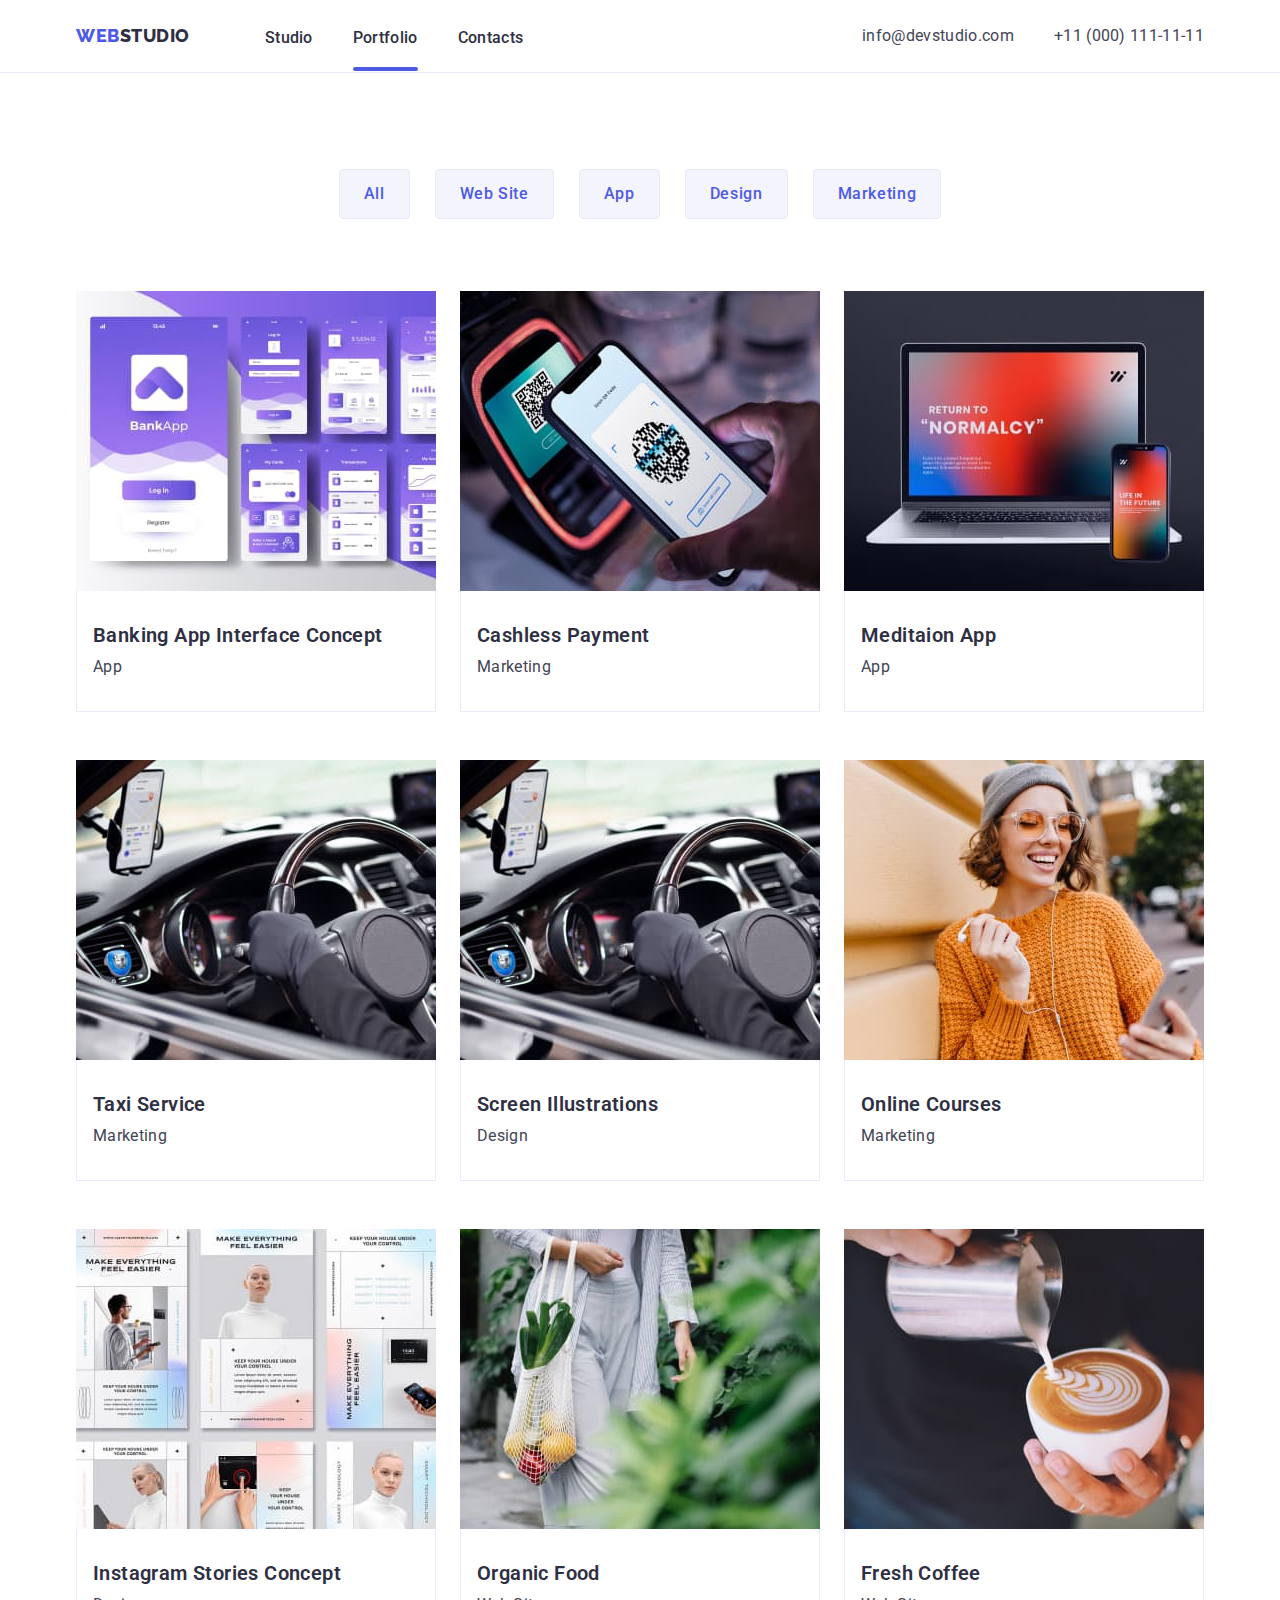
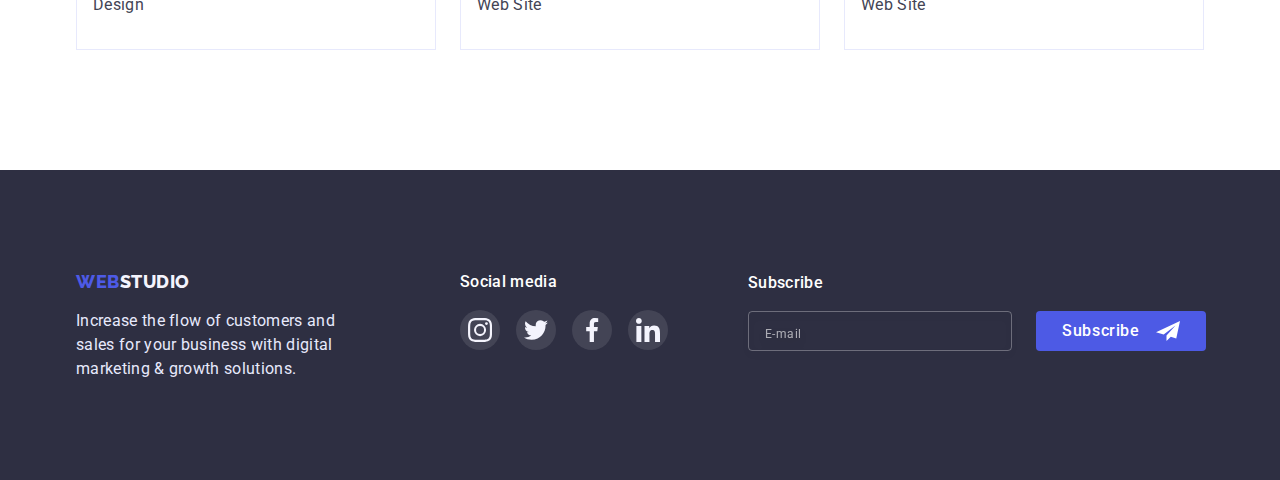
==== portfolio.html @ cefde5f7 "Add files via upload" ====
<!DOCTYPE html>
<html lang="en">
  <head>
    <meta charset="UTF-8" />
    <meta http-equiv="X-UA-Compatible" content="IE=edge" />
    <meta name="viewport" content="width=device-width, initial-scale=1.0" />
    <title>WEB STUDIO</title>
    <link rel="preconnect" href="https://fonts.googleapis.com" />
    <link rel="preconnect" href="https://fonts.gstatic.com" crossorigin />
    <link
      href="https://fonts.googleapis.com/css2?family=Open+Sans:wght@400;600;700&family=Raleway:wght@800&family=Roboto:wght@400;500;700;900&display=swap"
      rel="stylesheet"
    />
    <link
      rel="stylesheet"
      href="https://cdnjs.cloudflare.com/ajax/libs/modern-normalize/1.1.0/modern-normalize.min.css"
    />
    <link rel="stylesheet" href="./css/styles.css" />
  </head>

  <body class="site-body">
    <!-- шапка сторінки -->
    <header class="header">
      <div class="container">
        <nav class="header-navigation">
          <a class="header-logo link" href="/"
            >Web<span class="header-word word">Studio</span></a
          >
          <!-- навігація на інші сторінки -->

          <ul class="header-list list">
            <li class="header-item">
              <a class="header-link link" href="./index.html">Studio</a>
            </li>
            <li class="header-item">
              <a class="header-link link current" href="./portfolio.html"
                >Portfolio</a
              >
            </li>
            <li class="header-item">
              <a class="header-link link" href="">Contacts</a>
            </li>
          </ul>
        </nav>
        <!-- пошта,телефон -->
        <a class="header-mail link" href="mailto:info@devstudio.com"
          >info@devstudio.com</a
        >
        <a class="header-tel link" href="tel:+110001111111"
          >+11 (000) 111-11-11</a
        >
      </div>
    </header>
    <main>
      <section class="about">
        <!-- Фільтр -->
        <div class="container">
          <ul class="about-list list">
            <li class="about-item">
              <button class="about-btn" type="button">All</button>
            </li>
            <li class="about-item">
              <button class="about-btn" type="button">Web Site</button>
            </li>
            <li class="about-item">
              <button class="about-btn" type="button">App</button>
            </li>
            <li class="about-item">
              <button class="about-btn" type="button">Design</button>
            </li>
            <li class="about-item">
              <button class="about-btn" type="button">Marketing</button>
            </li>
          </ul>
        </div>
        <!-- Секція без заголовку -->
        <div class="container">
          <h1 class="page visually-hidden">Без заголовку</h1>
          <ul class="page-list list">
            <li class="page-item">
              <a class="page-link link" href="">
                <div class="page-link-img-wrapper">
                  <img
                    width="360"
                    src="./images/Card_Content1.jpg"
                    alt="pages of the phone screen"
                  />
                  <p class="overlay">
                    14 Stylish and User-Friendly App Design Concepts · Task
                    Manager App · Calorie Tracker App · Exotic Fruit Ecommerce
                    App · Cloud Storage App
                  </p>
                </div>
                <div class="post-content">
                  <h2 class="page-title">Banking App Interface Concept</h2>
                  <p class="page-after-text">App</p>
                </div>
              </a>
            </li>
            <li class="page-item">
              <a class="page-link link" href="">
                <div class="page-link-img-wrapper">
                  <img
                    width="360"
                    src="./images/Card_Content2.jpg"
                    alt="purple square"
                  />
                  <p class="overlay">
                    14 Stylish and User-Friendly App Design Concepts · Task
                    Manager App · Calorie Tracker App · Exotic Fruit Ecommerce
                    App · Cloud Storage App
                  </p>
                </div>

                <div class="post-content">
                  <h2 class="page-title">Cashless Payment</h2>
                  <p class="page-after-text">Marketing</p>
                </div>
              </a>
            </li>
            <li class="page-item">
              <a class="page-link link" href="">
                <div class="page-link-img-wrapper">
                  <img
                    width="360"
                    src="./images/Card_Content3.jpg"
                    alt="laptop phone"
                  />
                  <p class="overlay">
                    14 Stylish and User-Friendly App Design Concepts · Task
                    Manager App · Calorie Tracker App · Exotic Fruit Ecommerce
                    App · Cloud Storage App
                  </p>
                </div>

                <div class="post-content">
                  <h2 class="page-title">Meditaion App</h2>
                  <p class="page-after-text">App</p>
                </div>
              </a>
            </li>
            <li class="page-item">
              <a class="page-link link" href="">
                <div class="page-link-img-wrapper">
                  <img
                    width="360"
                    src="./images/Card_Content4.jpg"
                    alt="car rudder"
                  />
                  <p class="overlay">
                    14 Stylish and User-Friendly App Design Concepts · Task
                    Manager App · Calorie Tracker App · Exotic Fruit Ecommerce
                    App · Cloud Storage App
                  </p>
                </div>

                <div class="post-content">
                  <h2 class="page-title">Taxi Service</h2>
                  <p class="page-after-text">Marketing</p>
                </div>
              </a>
            </li>
            <li class="page-item">
              <a class="page-link link" href="">
                <div class="page-link-img-wrapper">
                  <img
                    width="360"
                    src="./images/Card_Content4.jpg"
                    alt="car rudder"
                  />
                  <p class="overlay">
                    14 Stylish and User-Friendly App Design Concepts · Task
                    Manager App · Calorie Tracker App · Exotic Fruit Ecommerce
                    App · Cloud Storage App
                  </p>
                </div>

                <div class="post-content">
                  <h2 class="page-title">Screen Illustrations</h2>
                  <p class="page-after-text">Design</p>
                </div>
              </a>
            </li>
            <li class="page-item">
              <a class="page-link link" href="">
                <div class="page-link-img-wrapper">
                  <img
                    width="360"
                    src="./images/Card_Content6.jpg"
                    alt="girl in an orange sweater"
                  />
                  <p class="overlay">
                    14 Stylish and User-Friendly App Design Concepts · Task
                    Manager App · Calorie Tracker App · Exotic Fruit Ecommerce
                    App · Cloud Storage App
                  </p>
                </div>

                <div class="post-content">
                  <h2 class="page-title">Online Courses</h2>
                  <p class="page-after-text">Marketing</p>
                </div>
              </a>
            </li>
            <li class="page-item">
              <a class="page-link link" href="">
                <div class="page-link-img-wrapper">
                  <img
                    width="360"
                    src="./images/Card_Content7.jpg"
                    alt="purple square"
                  />
                  <p class="overlay">
                    14 Stylish and User-Friendly App Design Concepts · Task
                    Manager App · Calorie Tracker App · Exotic Fruit Ecommerce
                    App · Cloud Storage App
                  </p>
                </div>

                <div class="post-content">
                  <h2 class="page-title">Instagram Stories Concept</h2>
                  <p class="page-after-text">Design</p>
                </div>
              </a>
            </li>
            <li class="page-item">
              <a class="page-link link" href="">
                <div class="page-link-img-wrapper">
                  <img
                    width="360"
                    src="./images/Card_Content8.jpg"
                    alt="blonde"
                  />
                  <p class="overlay">
                    14 Stylish and User-Friendly App Design Concepts · Task
                    Manager App · Calorie Tracker App · Exotic Fruit Ecommerce
                    App · Cloud Storage App
                  </p>
                </div>

                <div class="post-content">
                  <h2 class="page-title">Organic Food</h2>
                  <p class="page-after-text">Web Site</p>
                </div>
              </a>
            </li>
            <li class="page-item">
              <a class="page-link link" href="">
                <div class="page-link-img-wrapper">
                  <img
                    width="360"
                    src="./images/Card_Content9.jpg"
                    alt="woman with a bag"
                  />
                  <p class="overlay">
                    14 Stylish and User-Friendly App Design Concepts · Task
                    Manager App · Calorie Tracker App · Exotic Fruit Ecommerce
                    App · Cloud Storage App
                  </p>
                </div>

                <div class="post-content">
                  <h2 class="page-title">Fresh Coffee</h2>
                  <p class="page-after-text">Web Site</p>
                </div>
              </a>
            </li>
          </ul>
        </div>
      </section>
    </main>
    <footer class="footer">
      <div class="container">
        <div class="footer-content">
          <a class="footer-logo link" href=""
            >WEB<span class="footer-word">STUDIO</span></a
          >
          <p class="footer-text">
            Increase the flow of customers and sales for your business with
            digital marketing & growth solutions.
          </p>
        </div>
        <div class="soc-media-footer">
          <h3 class="soc-media-title">Social media</h3>
          <ul class="soc-media-list list">
            <li class="soc-media-item">
              <a href="" class="soc-media-link"
                ><svg class="soc-media-icon" width="24" height="24">
                  <use href="./images/icons.svg#icon-instagram-2"></use>
                </svg>
              </a>
            </li>
            <li class="soc-media-item">
              <a href="" class="soc-media-link"
                ><svg class="soc-media-icon" width="24" height="24">
                  <use href="./images/icons.svg#icon-twitter-1"></use>
                </svg>
              </a>
            </li>
            <li class="soc-media-item">
              <a href="" class="soc-media-link"
                ><svg class="soc-media-icon" width="24" height="24">
                  <use href="./images/icons.svg#icon-facebook-1"></use>
                </svg>
              </a>
            </li>
            <li class="soc-media-item">
              <a href="" class="soc-media-link"
                ><svg class="soc-media-icon" width="24" height="24">
                  <use href="./images/icons.svg#icon-linkedin-1"></use>
                </svg>
              </a>
            </li>
          </ul>
        </div>
        <form action="#" class="footer-form">
          <div class="footer-form-wrapper">
            <label for="footer_user_email" class="footer-form-field">
              <span class="futer-form-text">Subscribe</span>
            </label>
            <div class="footer-input-wrapper">
              <input
                class="footer-form-input"
                type="email"
                id="footer_user_email"
                name="user_email"
                pattern="^[a-zA-Zа-яА-Я]+$"
                minlength="2"
                placeholder="E-mail"
              />
              <button type="submit" class="footer-form-submit">
                Subscribe
                <svg class="footer-icon-button" width="24" height="24">
                  <use href="./images/icons.svg#icon-telegramm"></use>
                </svg>
              </button>
            </div>
          </div>
        </form>
      </div>
    </footer>
  </body>
</html>
---- css/styles.css ----
:root {
  --first-title-color: #ffffff;
  --second-title-color: #2e2f42;
  --accent-title-color: #4d5ae5;
  --rest-text-color: #434455;
  --first-btn-color: #ffffff;
  --second-btn-color: #4d5ae5;
  --first-bg-color: #ffffff;
  --second-bg-color: #f4f4fd;
  --first-bg-btn-color: #4d5ae5;
  --second-bg-btn-color: #404bbf;
  --first-hover-color: #4d5ae5;
  --second-hover-color: #404bbf;
  --mail-tel-color: #434455;
  --transition-dur-and-cubic: 250ms cubic-bezier(0.4, 0, 0.2, 1);
}
p,
h1,
h2,
h3,
h4 {
  margin: 0;
}
ul,
ol {
  margin: 0;
  padding-left: 0;
}
img {
  display: block;
}

body {
  font-family: "Roboto", sans-serif;
  color: var(-second-title-color);
  background-color: var(--first-bg-color);
  font-size: 20px;
  font-weight: 500;
}
.list {
  list-style: none;
}
.link {
  text-decoration: none;
}
/* .current {} */
.visually-hidden {
  position: absolute;
  width: 1px;
  height: 1px;
  margin: -1px;
  border: 0;
  padding: 0;
  white-space: nowrap;
  clip-path: inset(100%);
  clip: rect(0 0 0 0);
  overflow: hidden;
}
.container {
  width: 1158px;
  margin-left: auto;
  margin-right: auto;
  padding-left: 15px;
  padding-right: 15px;
  /* outline: 1px solid red; */
}

.site-body {
}
.header {
  background-color: var(--first-bg-color);
  padding-top: 24px;
  padding-bottom: 24px;
  border-bottom: 1px solid #e7e9fc;
}
.header-logo {
  font-family: "Raleway";
  font-weight: 800;
  font-size: 18px;
  line-height: 1.33;
  letter-spacing: 0.03em;
  text-transform: uppercase;
  color: var(--accent-title-color);
  margin-right: 75px;
}
.header-word {
  color: var(--second-title-color);
}
.header > .container {
  display: flex;
  align-items: center;
}

.header-navigation {
  display: flex;
  align-items: center;
  margin-right: auto;
}
.header-list {
  display: flex;
  gap: 40px;
}
.header-item {
}
.header-link {
  position: relative;
  font-weight: 500;
  font-size: 16px;
  line-height: 1.5px;
  letter-spacing: 0.02em;
  color: var(--second-title-color);
  transition: color 250ms cubic-bezier(0.4, 0, 0.2, 1);
}
.header-link.current::after {
  content: "";
  position: absolute;
  left: 0;
  height: 4px;
  width: 100%;
  bottom: -131%;
  display: flex;
  background-color: var(--accent-title-color);
  border-radius: 2px;
}
.header-link:hover,
.header-link:focus {
  color: var(--second-hover-color);
}

.header-mail:visited .header-tel:visited {
  color: fuchsia;
}

.header-mail {
  font-weight: 400;
  font-size: 16px;
  line-height: 1.5;
  letter-spacing: 0.02em;
  color: var(--mail-tel-color);
  margin-right: 40px;
  transition: color 250ms cubic-bezier(0.4, 0, 0.2, 1);
}
.header-tel {
  font-weight: 400;
  font-size: 16px;
  line-height: 24px;
  letter-spacing: 0.02em;
  color: var(--mail-tel-color);
  transition: color 250ms cubic-bezier(0.4, 0, 0.2, 1);
}

.header-mail:hover,
.header-mail:focus,
.header-tel:hover,
.header-tel:focus {
  color: var(--second-hover-color);
}

/*------------ HERO ------------- */

.hero {
  background-image: linear-gradient(
      rgba(46, 47, 66, 0.7),
      rgba(46, 47, 66, 0.7)
    ),
    url(../images/hero_bg.jpg);

  background-repeat: no-repeat;
  background-position: center;
  background-size: 1440px;
  padding-top: 190px;
  padding-bottom: 185px;
}
.hero > .container {
  display: flex;
  flex-direction: column;
  align-items: center;
  text-align: center;
}
.hero-title {
  font-family: "Roboto", sans-serif;
  font-size: 56px;
  line-height: calc(60 / 56);
  letter-spacing: 0.02em;
  color: var(--first-title-color);

  margin-bottom: 45px;
  max-width: 496px;
}
.hero-btn {
  font-family: inherit;
  font-weight: 600;
  font-size: 16px;
  line-height: 1.18;
  letter-spacing: 0.04em;
  color: var(--first-btn-color);
  background-color: var(--first-bg-btn-color);
  cursor: pointer;

  min-width: 169px;
  height: 59px;
  border-radius: 4px;
  border-color: transparent;
  display: line-block;
  transition: background-color 250ms cubic-bezier(0.4, 0, 0.2, 1);
}
.hero-btn:hover,
.hero-btn:focus {
  color: var(--first-btn-color);
  background-color: var(--second-bg-btn-color);
  box-shadow: 0px 4px 4px rgba(0, 0, 0, 0.15);
  border-radius: 4px;
}

.strategy {
  padding-top: 123px;
  padding-bottom: 120px;
}
.strategy > .container {
  display: flex;
}
.strategy-title {
}
.strategy-list {
  display: flex;
  gap: 25px;
}
.features-icon {
  display: flex;
  justify-content: center;
  align-items: center;
  width: 264px;
  height: 112px;
  background: #f4f4fd;
  border-radius: 4px;
  margin-bottom: 8px;
}
.strategy-item {
}
.strategy-icon {
}
.strategy-subtitle {
  font-weight: 500;
  font-size: 20px;
  line-height: 1.2;
  letter-spacing: 0.02em;
  color: var(--second-title-color);
  margin-bottom: 8px;
}
.strategy-text {
  font-weight: 400;
  font-size: 16px;
  line-height: 1.5;
  letter-spacing: 0.02em;
  color: var(--rest-text-color);
  width: 264px;
}
.works {
  padding-bottom: 120px;
}
.works > .container {
  display: flex;
  flex-direction: column;
  align-items: center;
}

.works-title {
  font-weight: 700;
  font-size: 36px;
  line-height: 1.11;
  letter-spacing: 0.02em;
  text-transform: capitalize;
  margin-bottom: 72px;
  min-width: 325px;
}
.works-list {
  display: flex;
  gap: 25px;
}

.team {
  background-color: var(--second-bg-color);
  padding-bottom: 120px;
  padding-top: 120px;
}
.team > .container {
  display: flex;
  flex-direction: column;
  align-items: center;
}
.team-title {
  font-weight: 700;
  font-size: 36px;
  line-height: 1.11;
  letter-spacing: 0.02em;
  text-transform: capitalize;
  margin-bottom: 72px;
}
.team-list {
  display: flex;
  gap: 25px;
}
.team-item {
  display: flex;
  flex-direction: column;
  align-items: center;
  background-color: var(--first-btn-color);
  box-shadow: 0px 1px 6px rgba(46, 47, 66, 0.08),
    0px 1px 1px rgba(46, 47, 66, 0.16), 0px 2px 1px rgba(46, 47, 66, 0.08);
  border-radius: 0px 0px 4px 4px;
}
.team-content {
  padding-top: 32px;
  padding-bottom: 32px;
  text-align: center;
}
.team-name {
  font-weight: 500;
  font-size: 20px;
  line-height: 1.2;
  letter-spacing: 0.02em;
  margin-bottom: 8px;
}
.team-position {
  font-weight: 400;
  font-size: 16px;
  line-height: 1.5;
  letter-spacing: 0.02em;
  color: var(--rest-text-color);
  margin-bottom: 8px;
}

.team-soc-list {
  display: flex;
  justify-content: center;
  gap: 24px;
}

.team-soc-item {
  width: 40px;
  height: 40px;
}
.team-soc-link {
  width: 100%;
  height: 100%;
  background-color: var(--first-bg-btn-color);
  border-radius: 50%;
  display: flex;
  align-items: center;
  justify-content: center;
  transition: background-color 250ms cubic-bezier(0.4, 0, 0.2, 1);
}
.team-soc-icon {
}
.team-soc-link:hover,
.team-soc-link:focus {
  background-color: var(--second-bg-btn-color);
}

.Customers {
  padding-top: 120px;
  padding-bottom: 120px;
}
.Customers > .container {
  display: flex;
  flex-direction: column;
  align-items: center;
  text-align: center;
}
.customers-title {
  font-weight: 700;
  font-size: 36px;
  line-height: calc(40 / 36);
  text-align: center;
  letter-spacing: 0.02em;
  text-transform: capitalize;
  color: #2e2f42;
  padding-bottom: 72px;
}
.customers-list {
  display: flex;
  gap: 24px;
}
.customers-item {
  width: 168px;
  height: 88px;
  display: flex;
  align-items: center;
  justify-content: center;
}

.customers-link {
  width: 100%;
  height: 100%;
  border: 1px solid #8e8f99;
  border-radius: 4px;
  align-items: center;
  justify-content: center;
  display: flex;
  transition: border-color 250ms cubic-bezier(0.4, 0, 0.2, 1);
}
.customers-link:hover,
.customers-link:focus {
  border-color: #404bbf;
}
.customers-link:hover .customers-icon,
.customers-link:focus .customers-icon {
  fill: #404bbf;
}

.customers-icon {
  fill: #8e8f99;
  transition: fill 250ms cubic-bezier(0.4, 0, 0.2, 1);
}

.footer {
  background-color: #2e2f42;
  padding-top: 100px;
  padding-bottom: 100px;
}
.footer > .container {
  display: flex;
}

.footer-content {
  width: 264px;
  height: 110px;
  margin-right: 120px;
}
.footer-logo {
  color: var(--accent-title-color);
  font-family: "Raleway";
  font-weight: 800;
  font-size: 18px;
  line-height: calc(21 / 18);
  letter-spacing: 0.03em;
  text-transform: uppercase;
  color: var(--accent-title-color);
}

.footer-word {
  font-family: "Raleway";
  font-weight: 800;
  font-size: 18px;
  line-height: 1.16;
  letter-spacing: 0.03em;
  text-transform: uppercase;
  color: #f4f4fd;
}
.footer-text {
  font-weight: 400;
  font-size: 16px;
  line-height: 1.5;
  letter-spacing: 0.02em;
  color: #e7e9fc;
  width: 264px;
  margin-top: 16px;
}

.soc-media-footer {
  display: flex;
  flex-direction: column;
}
.soc-media-title {
  font-weight: 500;
  font-size: 16px;
  line-height: 1.5;
  letter-spacing: 0.02em;
  color: #ffffff;
  margin-bottom: 16px;
}
.soc-media-list {
  display: flex;
  justify-content: center;
  gap: 16px;
}

.soc-media-item {
  height: 40px;
  width: 40px;
}

.soc-media-link {
  height: 100%;
  width: 100%;
  background: rgba(255, 255, 255, 0.1);
  border-radius: 50%;
  display: flex;
  align-items: center;
  justify-content: center;
  transition: background-color 250ms cubic-bezier(0.4, 0, 0.2, 1);
}
.soc-media-link:hover,
.soc-media-link:focus {
  background: #31d0aa;
}
.soc-media-icon {
}
.footer-form-wrapper {
  margin-left: 80px;
 
}
.footer-form-field {
  display: block;
margin-bottom: 16px;

}
.futer-form-text {
  font-weight: 500;
  font-size: 16px;
  line-height: 1.5;
  letter-spacing: 0.02em;
  color: #ffffff;
  
  
}
.footer-input-wrapper{
  display: flex;
  gap: 24px;
}
.footer-form-input {
  width: 264px;
  height: 40px;
  border: 1px solid rgba(255, 255, 255, 0.3);
  filter: drop-shadow(0px 4px 4px rgba(0, 0, 0, 0.15));
  border-radius: 4px;
  background-color: transparent;
  padding: 8px 16px;
  transition: border-color var(--transition-dur-and-cubic)
  
  }
.footer-form-input::placeholder {
font-family: 'Roboto';
font-weight: 400;
font-size: 12px;
line-height: 2;
display: flex;
margin-left: 16px;
align-items: center;
letter-spacing: 0.04em;
color: rgba(255, 255, 255, 0.6);

}
.footer-form-input:focus{
    outline: none;
  border-color: var(--accent-title-color);
font-weight: 400;
font-size: 16px;
line-height: 1.5;
letter-spacing: 0.02em;
color: #E7E9FC;
}
.footer-form-submit {
  min-width: 165px;
  height: 40px;
  background: #4d5ae5;
  border-radius: 4px;
  font-weight: 500;
  font-size: 16px;
  line-height: 1.5;
  display: flex;
  align-items: center;
  text-align: center;
  letter-spacing: 0.04em;
  color: #ffffff;
  border-color: transparent;
  padding: 8px 24px;
  cursor: pointer;
  transition: color 250ms cubic-bezier(0.4, 0, 0.2, 1);
  transition: background-color 250ms cubic-bezier(0.4, 0, 0.2, 1);
}
.footer-icon-button {
  fill: #ffffff;
  margin-left: 16px;
  /* position: absolute;
  display: block;
  top: 50%;
  right: 24px;
  transform: translate(0, -50%); */
}
.footer-form-submit:hover,
.footer-form-submit:focus {
  color: var(--first-btn-color);
  background-color: var(--second-bg-btn-color);
  box-shadow: 0px 4px 4px rgba(0, 0, 0, 0.15);
  border-radius: 4px;
}

/* -------portfolio---------- */

.about {
  align-items: center;
  padding-top: 96px;
  padding-bottom: 120px;
}
.about > .container {
  display: flex;
  justify-content: center;
}
.about-list {
  display: flex;
  display: line-block;
  gap: 25px;
  align-items: center;
  margin-bottom: 72px;
}
.about-item {
}
.about-btn {
  font-family: inherit;
  font-style: normal;
  font-weight: 500;
  font-size: 16px;
  line-height: 1.5;
  display: flex;
  text-align: center;
  letter-spacing: 0.04em;
  color: var(--second-btn-color);
  background: var(--second-bg-btn-color);
  cursor: pointer;
  border-color: transparent;
  padding: 12px 24px;
  background: #f4f4fd;
  border: 1px solid #e7e9fc;
  border-radius: 4px;
  transition: color 250ms cubic-bezier(0.4, 0, 0.2, 1);
  transition: background-color 250ms cubic-bezier(0.4, 0, 0.2, 1);
}

.about-btn:hover,
.about-btn:focus {
  color: var(--first-btn-color);
  background-color: var(--first-bg-btn-color);
  box-shadow: 0px 3px 1px rgba(0, 0, 0, 0.1), 0px 2px 1px rgba(0, 0, 0, 0.08),
    0px 2px 2px rgba(0, 0, 0, 0.12);
  border-radius: 4px;
}

.page > .container {
}
.page-list {
  display: flex;
  flex-wrap: wrap;
  column-gap: 24px;
  row-gap: 48px;
}

.page-item {
  background: var(--first-btn-color);
  width: calc((100% - 48px) / 3);
}
.page-item:hover {
  box-shadow: 0px 1px 6px rgba(46, 47, 66, 0.08),
    0px 1px 1px rgba(46, 47, 66, 0.16), 0px 2px 1px rgba(46, 47, 66, 0.08);
}
.page-link:hover .overlay,
.page-link:focus .overlay {
  transform: translate(0, 0);
}
.page-link {
}
.page-link:hover {
}
.page-link-img-wrapper {
  position: relative;
  overflow: hidden;
}
.overlay {
  position: absolute;
  width: 100%;
  height: 100%;
  top: 0;
  left: 0;
  overflow: auto;
  background-color: rgb(77, 90, 229);
  font-weight: 400;
  font-size: 16px;
  line-height: 1.5;
  letter-spacing: 0.02em;
  color: #f4f4fd;
  padding: 40px 32px 164px;
  transform: translate(0, 100%);
  transition: transform 250ms cubic-bezier(0.4, 0, 0.2, 1);
}

.page-title {
  font-weight: 600;
  font-size: 20px;
  line-height: 1.2;
  letter-spacing: 0.02em;
  color: var(--second-title-color);
  margin-bottom: 8px;
}
.page-after-text {
  font-weight: 400;
  font-size: 16px;
  line-height: 1.5;
  letter-spacing: 0.02em;
  color: var(--rest-text-color);
}
.post-content {
  padding: 32px 16px;
  border-bottom: 1px solid #e7e9fc;
  border-left: 1px solid #e7e9fc;
  border-right: 1px solid #e7e9fc;
}

/* ---------------MODAL WINDOW-------------- */
.backdrop {
  position: fixed;
  z-index: 100;
  top: 0;
  left: 0;
  width: 100%;
  height: 100%;
  background: rgba(46, 47, 66, 0.4);
  display: flex;
  justify-content: center;
  align-items: center;
  transition: opacity 250ms cubic-bezier(0.4, 0, 0.2, 1),
    visibility 250ms cubic-bezier(0.4, 0, 0.2, 1);
}
.backdrop.is-hidden {
  opacity: 0;
  visibility: hidden;
  pointer-events: none;
}
.modal {
  position: absolute;
  top: 50%;
  left: 50%;
  width: 408px;
  height: 584px;
  background: #fcfcfc;
  box-shadow: 0px 1px 1px rgba(0, 0, 0, 0.14), 0px 1px 3px rgba(0, 0, 0, 0.12),
    0px 2px 1px rgba(0, 0, 0, 0.2);
  border-radius: 4px;
  transform: translate(-50%, -50%) scaley(1) rotate(0);
  transition: transform 550ms cubic-bezier(0.4, 0, 0.2, 1);
  padding: 72px 24px 24px 24px;
}
.backdrop.is-hidden .modal {
  transform: translate(-50%, -50%) scaley(0) rotate(90deg);
}
.modal_close_btn {
  position: absolute;
  padding: 0;
  top: 24px;
  right: 24px;
  display: flex;
  justify-content: center;
  align-items: center;
  background: #e7e9fc;
  border: 1px solid rgba(0, 0, 0, 0.1);
  border-radius: 50%;
  width: 24px;
  height: 24px;
  transition: background-color 250ms cubic-bezier(0.4, 0, 0.2, 1);
}
.modal-btn-icon {
  transition: fill 250ms cubic-bezier(0.4, 0, 0.2, 1);
}
.modal_close_btn:hover,
.modal_close_btn:focus {
  background: var(--second-bg-btn-color);
}
.modal_close_btn:hover .modal-btn-icon,
.modal_close_btn:focus .modal-btn-icon {
  fill: var(--first-btn-color);
}
/*________________ modal form_____________ */
.modal-text {
  font-weight: 500;
  font-size: 16px;
  line-height: 1.5;
  text-align: center;
  letter-spacing: 0.02em;
  color: #2e2f42;
  margin-bottom: 16px;
}
.modal-form {
  display: flex;
  flex-direction: column;
}
.modal-form-name-wrapper {
  margin-bottom: 8px;
}
.modal-form-field {
  margin-bottom: 16px;
}
.modal-form-text {
  display: block;
  font-weight: 400;
  font-size: 12px;
  line-height: 1.33;
  letter-spacing: 0.04em;
  color: #8e8f99;
  margin-bottom: 4px;
}
.modal-form-input-wrapper {
  display: block;
  position: relative;
}
.modal-icon-input {
  position: absolute;
  display: block;
  top: 50%;
  left: 16px;
  transform: translate(0, -50%);
  transition: fill var(--transition-dur-and-cubic);
}
.modal-form-input {
  width: 100%;
  height: 40px;
  border: 1px solid rgba(33, 33, 33, 0.2);
  border-radius: 4px;
  padding-left: 38px;
  transition: border-color var(--transition-dur-and-cubic);
}
.modal-form-input:focus {
  outline: none;
  border-color: var(--accent-title-color);
}
.modal-form-input:focus + .modal-icon-input {
  fill: var(--accent-title-color);
}
.modal-form-message {
  resize: none;
  width: 100%;
  height: 120px;
  padding: 8px 16px;
  border: 1px solid rgba(33, 33, 33, 0.2);
  border-radius: 4px;
  font-family: "Roboto";
  font-style: normal;
  font-weight: 400;
  font-size: 12px;
  line-height: 1.33;
  letter-spacing: 0.04em;
  transition: border-color var(--transition-dur-and-cubic);
}
.modal-form-message::placeholder {
  font-family: "Roboto";
  font-style: normal;
  font-weight: 400;
  font-size: 12px;
  line-height: 1.33;
  letter-spacing: 0.04em;
  color: rgba(117, 117, 117, 0.5);
}
.modal-form-message:focus {
  outline: none;
  border-color: var(--accent-title-color);
}

.modal-form-check-desc {
  font-weight: 400;
  font-size: 12px;
  line-height: 1.33;
  letter-spacing: 0.04em;
  color: #757575;
  display: flex;
  text-align: center;
  justify-content: center;
  margin-bottom: 24px;
}
.policy {
  font-weight: 400;
  font-size: 12px;
  line-height: 1.33;
  letter-spacing: 0.04em;
  text-decoration-line: underline;
  color: #4d5ae5;
}

.modal-form-check-desc::before {
  content: "";
  width: 16px;
  height: 16px;
  border: 1.25px solid #2e2f42;
  border-radius: 2px;
  display: block;
  cursor: pointer;
  margin-right: 8px;
}
.modal-form-check:checked + .modal-form-check-desc::before {
  background-color: var(--second-hover-color);
  background-image: url(../images/icomoon/SVG/Vector_V.svg);
  background-repeat: no-repeat;
  background-position: center;
}
.modal-form-check:focus + .modal-form-check-desc::before {
  outline: 2px solid var(--accent-title-color);
}
.modal-form-submit {
  width: 169px;
  height: 56px;
  display: line-block;
  font-family: "Roboto";
  font-style: normal;
  font-weight: 500;
  font-size: 16px;
  line-height: 1.5;
  align-self: center;
  letter-spacing: 0.04em;
  color: #ffffff;
  cursor: pointer;
  border-color: transparent;
  padding: 16px 32px;
  background: var(--first-bg-btn-color);
  box-shadow: 0px 4px 4px rgba(0, 0, 0, 0.15);
  border-radius: 4px;
  transition: color 250ms cubic-bezier(0.4, 0, 0.2, 1);
  transition: background-color 250ms cubic-bezier(0.4, 0, 0.2, 1);
}
.modal-form-submit:hover,
.modal-form-submit:focus {
  color: var(--first-btn-color);
  background-color: var(--second-bg-btn-color);
  box-shadow: 0px 4px 4px rgba(0, 0, 0, 0.15);
  border-radius: 4px;
}
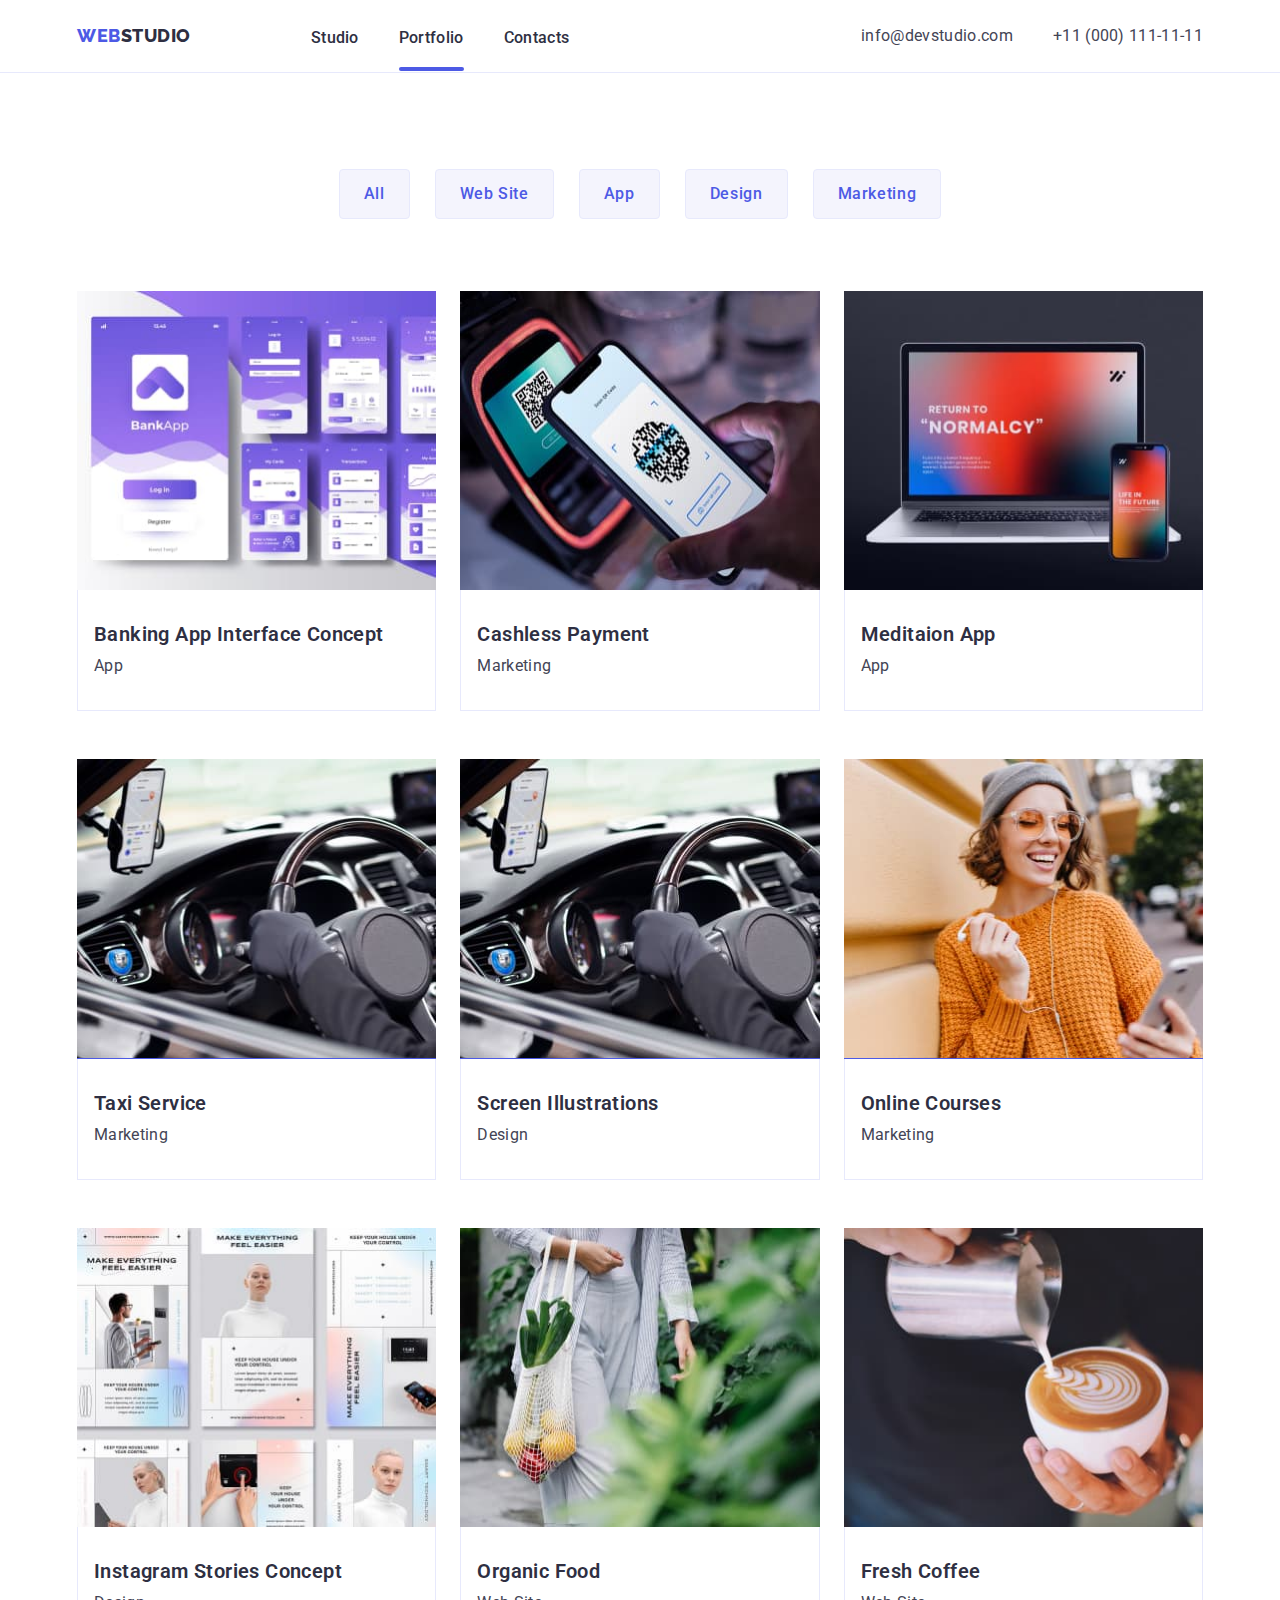
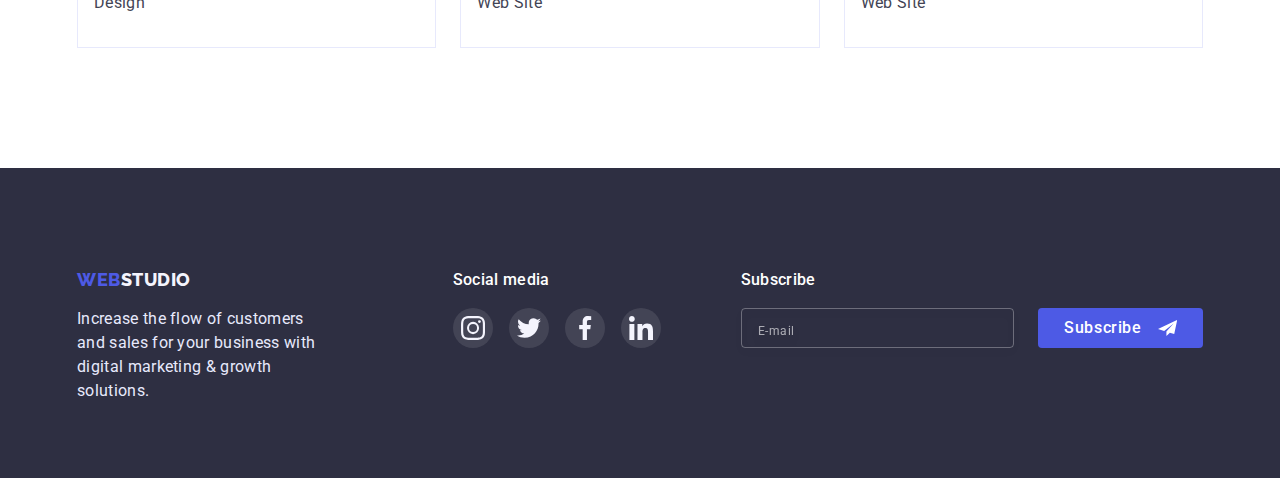
==== commit 3d457de1: "Update portfolio.html" ====
--- a/portfolio.html
+++ b/portfolio.html
@@ -16,6 +16,9 @@
       href="https://cdnjs.cloudflare.com/ajax/libs/modern-normalize/1.1.0/modern-normalize.min.css"
     />
     <link rel="stylesheet" href="./css/styles.css" />
+    <link rel="stylesheet" href="./css/mobile.css" />
+    <link rel="stylesheet" href="./css/tablet.css" />
+    <link rel="stylesheet" href="./css/decktop.css" />
   </head>
 
   <body class="site-body">
--- a/css/styles.css
+++ b/css/styles.css
@@ -28,6 +28,9 @@
 }
 img {
   display: block;
+  width: 100%;
+  max-width: 100%;
+  height: auto;
 }
 
 body {
@@ -56,21 +59,42 @@
   clip: rect(0 0 0 0);
   overflow: hidden;
 }
+
+/*------------ mobile------------ */
 .container {
-  width: 1158px;
-  margin-left: auto;
-  margin-right: auto;
-  padding-left: 15px;
-  padding-right: 15px;
-  /* outline: 1px solid red; */
-}
-
-.site-body {
+  padding-left: 16px;
+  padding-right: 16px;
+  /* background-color: tomato;  */
+}
+
+.mobile-menu-open {
+  padding: 0;
+  background-color: transparent;
+  border: none;
+  height: 24px;
+}
+.mobile-menu-open_icon {
+  stroke: #2e2f42;
+}
+@media screen and (max-width: 767px) {
+  .header-list {
+    display: none;
+  }
+  .header-mail,
+  .header-tel {
+    display: none;
+  }
+}
+
+.header-container {
+  display: flex;
+  align-items: center;
+  justify-content: space-between;
 }
 .header {
   background-color: var(--first-bg-color);
-  padding-top: 24px;
-  padding-bottom: 24px;
+  /* padding-top: 24px;
+  padding-bottom: 24px; */
   border-bottom: 1px solid #e7e9fc;
 }
 .header-logo {
@@ -81,6 +105,149 @@
   letter-spacing: 0.03em;
   text-transform: uppercase;
   color: var(--accent-title-color);
+}
+.header-word {
+  color: var(--second-title-color);
+}
+.mobile-menu {
+  position: fixed;
+  width: 100%;
+  height: 100%;
+  z-index: 100;
+  top: 0;
+  left: 0;
+  background-color: #ffffff;
+  box-shadow: 0px 2px 1px rgba(46, 47, 66, 0.08),
+    0px 1px 1px rgba(46, 47, 66, 0.16), 0px 1px 6px rgba(46, 47, 66, 0.08);
+  opacity: 0;
+  visibility: hidden;
+  pointer-events: none;
+}
+.mobile-menu.is-hidden {
+  opacity: 1;
+  visibility: visible;
+  pointer-events: auto;
+  transition: background-color 250ms cubic-bezier(0.4, 0, 0.2, 1);
+}
+.mobail-menu-container {
+  position: relative;
+  padding-top: 80px;
+  padding-bottom: 40px;
+  padding-left: 40px;
+}
+.mobile-menu > .container {
+  height: 100%;
+  display: flex;
+  flex-direction: column;
+  justify-content: space-between;
+  overflow: auto;
+}
+.mobile-menu_close-btn {
+  position: absolute;
+  padding: 0;
+  top: 40px;
+  right: 40px;
+  display: flex;
+  justify-content: center;
+  align-items: center;
+  background: #e7e9fc;
+  border: 1px solid rgba(0, 0, 0, 0.1);
+  border-radius: 50%;
+  width: 24px;
+  height: 24px;
+  transition: background-color 250ms cubic-bezier(0.4, 0, 0.2, 1);
+}
+.mobile-menu_close-icon {
+}
+.mobile-menu-list {
+  /* display: flex;
+  flex-direction: column;
+  gap: 25px; */
+}
+.mobile-menu-item {
+  margin-bottom: 40px;
+}
+.mobile-menu-link {
+  font-weight: 700;
+  font-size: 36px;
+  line-height: 1.1;
+  letter-spacing: 0.02em;
+  text-transform: capitalize;
+  color: #2e2f42;
+}
+.mobile-menu-link:hover {
+  color: var(--second-hover-color);
+}
+.mobile-menu-nav-list {
+  margin-top: 50px;
+}
+.mobile-tel-link {
+  margin-bottom: 40px;
+  font-weight: 600;
+  font-size: 36px;
+  line-height: 1.1;
+  text-transform: capitalize;
+  color: var(--accent-title-color);
+}
+.mobile-mail-link {
+  margin-bottom: 48px;
+  font-family: "Roboto";
+  font-style: normal;
+  font-weight: 500;
+  font-size: 20px;
+  line-height: 1.2;
+  letter-spacing: 0.02em;
+  color: var(--mail-tel-color);
+}
+.mobile-menu-soc-list {
+  display: flex;
+  justify-content: space-between;
+}
+.mobail-menu-soc-item {
+  width: 40px;
+  height: 40px;
+}
+.mobail-menu-soc-link {
+  width: 100%;
+  height: 100%;
+  background-color: var(--first-bg-btn-color);
+  border-radius: 50%;
+  display: flex;
+  align-items: center;
+  justify-content: center;
+  transition: background-color 250ms cubic-bezier(0.4, 0, 0.2, 1);
+}
+.mobile-menu-soc-icon {
+}
+/*------------ mobile------------ */
+
+/* ------------TABLET------------ */
+
+/* .container {
+  width: 1158px;
+  margin-left: auto;
+  margin-right: auto;
+  padding-left: 15px;
+  padding-right: 15px;
+  
+} */
+
+.site-body {
+}
+.header {
+  background-color: var(--first-bg-color);
+  /* padding-top: 24px;
+  padding-bottom: 24px; */
+  border-bottom: 1px solid #e7e9fc;
+}
+*/ .header-logo {
+  font-family: "Raleway";
+  font-weight: 800;
+  font-size: 18px;
+  line-height: 1.33;
+  letter-spacing: 0.03em;
+  text-transform: uppercase;
+  color: var(--accent-title-color);
   margin-right: 75px;
 }
 .header-word {
@@ -155,9 +322,7 @@
 .header-tel:focus {
   color: var(--second-hover-color);
 }
-
 /*------------ HERO ------------- */
-
 .hero {
   background-image: linear-gradient(
       rgba(46, 47, 66, 0.7),
@@ -167,9 +332,7 @@
 
   background-repeat: no-repeat;
   background-position: center;
-  background-size: 1440px;
-  padding-top: 190px;
-  padding-bottom: 185px;
+  background-size: 428px;
 }
 .hero > .container {
   display: flex;
@@ -179,26 +342,27 @@
 }
 .hero-title {
   font-family: "Roboto", sans-serif;
-  font-size: 56px;
-  line-height: calc(60 / 56);
+  font-weight: 700;
+  font-size: 36px;
+  line-height: calc(40 / 36);
   letter-spacing: 0.02em;
   color: var(--first-title-color);
-
-  margin-bottom: 45px;
-  max-width: 496px;
+  /* padding-top: 112px;
+    margin-bottom: 72px; */
+  width: 340px;
 }
 .hero-btn {
   font-family: inherit;
-  font-weight: 600;
-  font-size: 16px;
-  line-height: 1.18;
+  font-weight: 500;
+  font-size: 16px;
+  line-height: 1.5;
   letter-spacing: 0.04em;
   color: var(--first-btn-color);
   background-color: var(--first-bg-btn-color);
   cursor: pointer;
 
   min-width: 169px;
-  height: 59px;
+  height: 56px;
   border-radius: 4px;
   border-color: transparent;
   display: line-block;
@@ -211,6 +375,9 @@
   box-shadow: 0px 4px 4px rgba(0, 0, 0, 0.15);
   border-radius: 4px;
 }
+/*------------ HERO ------------- */
+
+/*------------ HERO ------------- */
 
 .strategy {
   padding-top: 123px;
@@ -221,10 +388,10 @@
 }
 .strategy-title {
 }
-.strategy-list {
+/* .strategy-list {
   display: flex;
   gap: 25px;
-}
+} */
 .features-icon {
   display: flex;
   justify-content: center;
@@ -453,7 +620,6 @@
   line-height: 1.5;
   letter-spacing: 0.02em;
   color: #e7e9fc;
-  width: 264px;
   margin-top: 16px;
 }
 
@@ -498,12 +664,10 @@
 }
 .footer-form-wrapper {
   margin-left: 80px;
- 
 }
 .footer-form-field {
   display: block;
-margin-bottom: 16px;
-
+  margin-bottom: 16px;
 }
 .futer-form-text {
   font-weight: 500;
@@ -511,10 +675,8 @@
   line-height: 1.5;
   letter-spacing: 0.02em;
   color: #ffffff;
-  
-  
-}
-.footer-input-wrapper{
+}
+.footer-input-wrapper {
   display: flex;
   gap: 24px;
 }
@@ -526,29 +688,27 @@
   border-radius: 4px;
   background-color: transparent;
   padding: 8px 16px;
-  transition: border-color var(--transition-dur-and-cubic)
-  
-  }
+  transition: border-color var(--transition-dur-and-cubic);
+}
 .footer-form-input::placeholder {
-font-family: 'Roboto';
-font-weight: 400;
-font-size: 12px;
-line-height: 2;
-display: flex;
-margin-left: 16px;
-align-items: center;
-letter-spacing: 0.04em;
-color: rgba(255, 255, 255, 0.6);
-
-}
-.footer-form-input:focus{
-    outline: none;
+  font-family: "Roboto";
+  font-weight: 400;
+  font-size: 12px;
+  line-height: 2;
+  display: flex;
+  margin-left: 16px;
+  align-items: center;
+  letter-spacing: 0.04em;
+  color: rgba(255, 255, 255, 0.6);
+}
+.footer-form-input:focus {
+  outline: none;
   border-color: var(--accent-title-color);
-font-weight: 400;
-font-size: 16px;
-line-height: 1.5;
-letter-spacing: 0.02em;
-color: #E7E9FC;
+  font-weight: 400;
+  font-size: 16px;
+  line-height: 1.5;
+  letter-spacing: 0.02em;
+  color: #e7e9fc;
 }
 .footer-form-submit {
   min-width: 165px;
--- a/css/mobile.css
+++ b/css/mobile.css
@@ -0,0 +1,433 @@
+@media screen and (min-width: 428px) {
+  .container {
+    width: 396px;
+    margin-left: auto;
+    margin-right: auto;
+  }
+}
+
+@media screen and (max-width: 767px) {
+  .header-list {
+    display: none;
+  }
+  .header-mail,
+  .header-tel {
+    display: none;
+  }
+  .header {
+    background-color: var(--first-bg-color);
+    padding-top: 24px;
+    padding-bottom: 24px;
+    border-bottom: 1px solid #e7e9fc;
+  }
+
+  /*------------ HERO ------------- */
+  .hero {
+    background-image: linear-gradient(
+        rgba(46, 47, 66, 0.7),
+        rgba(46, 47, 66, 0.7)
+      ),
+      url(../images/hero_bg_mobile.jpg);
+    background-repeat: no-repeat;
+    background-position: center;
+    background-size: 428px;
+    padding-top: 0px;
+    height: 432px;
+  }
+  .hero > .container {
+    display: flex;
+    flex-direction: column;
+    align-items: center;
+    text-align: center;
+  }
+  .hero-title {
+    font-family: "Roboto", sans-serif;
+    font-weight: 700;
+    font-size: 36px;
+    line-height: calc(40 / 36);
+    letter-spacing: 0.02em;
+    color: var(--first-title-color);
+    padding-top: 112px;
+    margin-bottom: 72px;
+    width: 340px;
+  }
+  .hero-btn {
+    font-family: inherit;
+    font-weight: 500;
+    font-size: 16px;
+    line-height: 1.5;
+    letter-spacing: 0.04em;
+    color: var(--first-btn-color);
+    background-color: var(--first-bg-btn-color);
+    cursor: pointer;
+    min-width: 169px;
+    height: 56px;
+    border-radius: 4px;
+    border-color: transparent;
+    display: line-block;
+    transition: background-color 250ms cubic-bezier(0.4, 0, 0.2, 1);
+  }
+  .hero-btn:hover,
+  .hero-btn:focus {
+    color: var(--first-btn-color);
+    background-color: var(--second-bg-btn-color);
+    box-shadow: 0px 4px 4px rgba(0, 0, 0, 0.15);
+    border-radius: 4px;
+  }
+  /*------------ HERO ------------- */
+  /* ----------strategy------------- */
+  .strategy > .container {
+    justify-content: center;
+  }
+  .strategy {
+    padding-top: 96px;
+    padding-bottom: 96px;
+  }
+  .features-icon {
+    display: none;
+  }
+  .strategy > .container {
+    display: flex;
+  }
+  .strategy-title {
+  }
+  .strategy-list {
+    display: flex;
+    gap: 72px;
+    flex-direction: column;
+    align-items: center;
+    justify-content: center;
+  }
+
+  .strategy-item {
+  }
+  .strategy-icon {
+  }
+  .strategy-subtitle {
+    font-weight: 700;
+    font-size: 36px;
+    line-height: calc(40 / 36);
+    letter-spacing: 0.02em;
+    color: var(--second-title-color);
+    margin-bottom: 8px;
+    text-align: center;
+  }
+  .strategy-text {
+    font-weight: 500;
+    font-size: 16px;
+    line-height: 1.5;
+    letter-spacing: 0.02em;
+    color: var(--rest-text-color);
+    width: 100%;
+  }
+  /* ----------works------------ */
+  .works {
+    display: none;
+  }
+  /* ---------team---------------- */
+
+  .team {
+    background-color: var(--second-bg-color);
+    padding-bottom: 96px;
+    padding-top: 128px;
+    /* width: 428px; */
+  }
+  .team > .container {
+    display: flex;
+    flex-direction: column;
+    align-items: center;
+    justify-content: center;
+  }
+  .team-title {
+    font-weight: 700;
+    font-size: 36px;
+    line-height: 1.11;
+    letter-spacing: 0.02em;
+    text-transform: capitalize;
+    margin-bottom: 72px;
+  }
+  .team-list {
+    display: flex;
+    flex-direction: column;
+    gap: 75px;
+  }
+  .team-item {
+    display: flex;
+    align-items: center;
+    background-color: var(--first-btn-color);
+    box-shadow: 0px 1px 6px rgba(46, 47, 66, 0.08),
+      0px 1px 1px rgba(46, 47, 66, 0.16), 0px 2px 1px rgba(46, 47, 66, 0.08);
+    border-radius: 0px 0px 4px 4px;
+  }
+  .team-content {
+    padding-top: 32px;
+    padding-bottom: 32px;
+    text-align: center;
+  }
+  .team-name {
+    font-weight: 500;
+    font-size: 20px;
+    line-height: 1.2;
+    letter-spacing: 0.02em;
+    margin-bottom: 8px;
+  }
+  .team-position {
+    font-weight: 400;
+    font-size: 16px;
+    line-height: 1.5;
+    letter-spacing: 0.02em;
+    color: var(--rest-text-color);
+    margin-bottom: 8px;
+  }
+
+  .team-soc-list {
+    display: flex;
+    justify-content: center;
+    gap: 24px;
+  }
+
+  .team-soc-item {
+    width: 40px;
+    height: 40px;
+  }
+  .team-soc-link {
+    width: 100%;
+    height: 100%;
+    background-color: var(--first-bg-btn-color);
+    border-radius: 50%;
+    display: flex;
+    align-items: center;
+    justify-content: center;
+    transition: background-color 250ms cubic-bezier(0.4, 0, 0.2, 1);
+  }
+  .team-soc-icon {
+  }
+  .team-soc-link:hover,
+  .team-soc-link:focus {
+    background-color: var(--second-bg-btn-color);
+  }
+  /* ----------customer-------------- */
+
+  .Customers {
+    padding-top: 96px;
+    padding-bottom: 96px;
+  }
+  .Customers > .container {
+    display: flex;
+    flex-direction: column;
+    align-items: center;
+    text-align: center;
+    justify-content: center;
+    width: 425px;
+  }
+  .customers-list {
+    flex-direction: row;
+    flex-wrap: wrap;
+    justify-content: center;
+    column-gap: 16px;
+    row-gap: 72px;
+  }
+  .customers-item {
+    width: 188px;
+  }
+
+  /* -----------FOOTER----------------- */
+  .footer > .container {
+    display: flex;
+    flex-direction: column;
+    justify-content: center;
+    align-items: center;
+    margin-right: auto;
+    margin-left: auto;
+    max-width: 425px;
+  }
+  .footer-content {
+    width: 264px;
+    height: 110px;
+    margin-right: auto;
+    margin-left: auto;
+    margin-bottom: 72px;
+  }
+
+  .footer-logo {
+    margin-right: 75px;
+    margin-left: 75px;
+    margin-bottom: 16px;
+    justify-content: center;
+  }
+  .soc-media-footer {
+    display: flex;
+    flex-direction: column;
+    justify-content: center;
+    text-align: center;
+    margin-bottom: 72px;
+  }
+
+  .footer-form-wrapper {
+    margin-left: auto;
+    margin-right: auto;
+    display: flex;
+    flex-direction: column;
+    justify-content: center;
+    align-items: center;
+    width: 100%;
+  }
+  .footer-input-wrapper {
+    display: flex;
+    flex-direction: column;
+    justify-content: center;
+    align-items: center;
+    gap: 16px;
+    width: 100%;
+  }
+
+  .footer-form-field {
+    display: flex;
+    margin-bottom: 16px;
+  }
+
+  .footer-form-input {
+    width: 100%;
+    height: 40px;
+  }
+.footer-form-input::placeholder {
+width: 100%;;
+}
+.footer-form-input:focus {
+width: 100%;
+}
+  .footer-form-submit {
+    width: 165px;
+    justify-content: center;
+    align-items: center;
+  }
+
+  /* ---------------MODAL WINDOW-------------- */
+
+  .modal {
+    width: 392px;
+    padding: 72px 16px 16px 24px;
+  }
+
+/* ----------------PORTFOLIO--------------------- */
+
+.about {
+  align-items: center;
+  padding-top: 96px;
+  padding-bottom: 120px;
+}
+.about > .container {
+  display: flex;
+  justify-content: center;
+}
+.about-list {
+  display: flex;
+  display: line-block;
+  gap: 25px;
+  align-items: center;
+  margin-bottom: 72px;
+}
+.about-item {
+}
+.about-btn {
+  font-family: inherit;
+  font-style: normal;
+  font-weight: 500;
+  font-size: 16px;
+  line-height: 1.5;
+  display: flex;
+  text-align: center;
+  letter-spacing: 0.04em;
+  color: var(--second-btn-color);
+  background: var(--second-bg-btn-color);
+  cursor: pointer;
+  border-color: transparent;
+  padding: 12px 24px;
+  background: #f4f4fd;
+  border: 1px solid #e7e9fc;
+  border-radius: 4px;
+  transition: color 250ms cubic-bezier(0.4, 0, 0.2, 1);
+  transition: background-color 250ms cubic-bezier(0.4, 0, 0.2, 1);
+}
+
+.about-btn:hover,
+.about-btn:focus {
+  color: var(--first-btn-color);
+  background-color: var(--first-bg-btn-color);
+  box-shadow: 0px 3px 1px rgba(0, 0, 0, 0.1), 0px 2px 1px rgba(0, 0, 0, 0.08),
+    0px 2px 2px rgba(0, 0, 0, 0.12);
+  border-radius: 4px;
+}
+
+.page > .container {
+}
+.page-list {
+  display: flex;
+  flex-wrap: wrap;
+  column-gap: 24px;
+  row-gap: 48px;
+}
+
+.page-item {
+  background: var(--first-btn-color);
+  width: calc((100% - 48px) / 3);
+}
+.page-item:hover {
+  box-shadow: 0px 1px 6px rgba(46, 47, 66, 0.08),
+    0px 1px 1px rgba(46, 47, 66, 0.16), 0px 2px 1px rgba(46, 47, 66, 0.08);
+}
+.page-link:hover .overlay,
+.page-link:focus .overlay {
+  transform: translate(0, 0);
+}
+.page-link {
+}
+.page-link:hover {
+}
+.page-link-img-wrapper {
+  position: relative;
+  overflow: hidden;
+}
+.overlay {
+  position: absolute;
+  width: 100%;
+  height: 100%;
+  top: 0;
+  left: 0;
+  overflow: auto;
+  background-color: rgb(77, 90, 229);
+  font-weight: 400;
+  font-size: 16px;
+  line-height: 1.5;
+  letter-spacing: 0.02em;
+  color: #f4f4fd;
+  padding: 40px 32px 164px;
+  transform: translate(0, 100%);
+  transition: transform 250ms cubic-bezier(0.4, 0, 0.2, 1);
+}
+
+.page-title {
+  font-weight: 600;
+  font-size: 20px;
+  line-height: 1.2;
+  letter-spacing: 0.02em;
+  color: var(--second-title-color);
+  margin-bottom: 8px;
+}
+.page-after-text {
+  font-weight: 400;
+  font-size: 16px;
+  line-height: 1.5;
+  letter-spacing: 0.02em;
+  color: var(--rest-text-color);
+}
+.post-content {
+  padding: 32px 16px;
+  border-bottom: 1px solid #e7e9fc;
+  border-left: 1px solid #e7e9fc;
+  border-right: 1px solid #e7e9fc;
+}
+
+
+
+}
--- a/css/tablet.css
+++ b/css/tablet.css
@@ -0,0 +1,249 @@
+@media screen and (min-width: 768px) {
+  .container {
+    width: 768px;
+  }
+  .mobile-menu-open {
+    display: none;
+  }
+
+  /* ------------HEADER------------- */
+  .header {
+    background-color: var(--first-bg-color);
+    padding-top: 24px;
+    padding-bottom: 10px;
+    border-bottom: 1px solid #e7e9fc;
+  }
+  .header-logo {
+    font-family: "Raleway";
+    font-weight: 800;
+    font-size: 18px;
+    line-height: 1.33;
+    letter-spacing: 0.03em;
+    text-transform: uppercase;
+    color: var(--accent-title-color);
+    margin-right: 120px;
+  }
+  .header-word {
+    color: var(--second-title-color);
+  }
+  .header > .container {
+    display: flex;
+    align-items: center;
+  }
+
+  .header-navigation {
+    display: flex;
+    align-items: center;
+    margin-right: auto;
+  }
+  .header-list {
+    display: flex;
+    gap: 40px;
+  }
+  .header-item {
+  }
+  .header-link {
+    position: relative;
+    font-weight: 500;
+    font-size: 16px;
+    line-height: 1.5px;
+    letter-spacing: 0.02em;
+    color: var(--second-title-color);
+    transition: color 250ms cubic-bezier(0.4, 0, 0.2, 1);
+  }
+  .header-link.current::after {
+    content: "";
+    position: absolute;
+    left: 0;
+    height: 4px;
+    width: 100%;
+    bottom: -131%;
+    display: flex;
+    background-color: var(--accent-title-color);
+    border-radius: 2px;
+  }
+  .header-link:hover,
+  .header-link:focus {
+    color: var(--second-hover-color);
+  }
+
+  .header-mail:visited .header-tel:visited {
+    color: fuchsia;
+  }
+
+  .header-mail {
+    font-size: 12px;
+  }
+  .header-tel {
+    font-size: 12px;
+  }
+
+  .header-mail:hover,
+  .header-mail:focus,
+  .header-tel:hover,
+  .header-tel:focus {
+    color: var(--second-hover-color);
+  }
+  .header-grap-list {
+    display: flex;
+    flex-direction: column;
+  }
+
+  .header-mail-item {
+  }
+
+  /*------------ HERO ------------- */
+
+  .hero {
+    background-image: linear-gradient(
+        rgba(46, 47, 66, 0.7),
+        rgba(46, 47, 66, 0.7)
+      ),
+      url(../images/hero_bg_tablet.jpg);
+
+    background-repeat: no-repeat;
+    background-position: center;
+    background-size: 768px;
+    padding-top: 109px;
+    padding-bottom: 108px;
+    /* height: 432px; */
+  }
+
+  .hero-title {
+    font-size: 56px;
+    line-height: calc(60 / 56);
+    width: 496px;
+    margin-left: auto;
+    margin-right: auto;
+    margin-bottom: 40px;
+  }
+  /* ----------strategy------------- */
+
+  .features-icon {
+    display: none;
+  }
+  .strategy > .container {
+    width: 768px;
+  }
+  .strategy-list {
+    display: flex;
+    flex-direction: row;
+    flex-wrap: wrap;
+    justify-content: space-between;
+    gap: 72px 24px;
+  }
+
+  .strategy-item {
+    width: calc((100% - 24px) / 2);
+    margin-bottom: 72px;
+  }
+  .strategy-icon {
+  }
+  .strategy-subtitle {
+    font-weight: 700;
+    font-size: 36px;
+    line-height: calc(40 / 36);
+    letter-spacing: 0.02em;
+    color: var(--second-title-color);
+    margin-bottom: 8px;
+    text-align: start;
+  }
+  .strategy-text {
+    font-weight: 500;
+    font-size: 16px;
+    line-height: 1.5;
+    letter-spacing: 0.02em;
+    color: var(--rest-text-color);
+    width: 100%;
+  }
+  /* ---------team---------------- */
+
+  .team {
+    /* width: 768px; */
+  }
+  .team-list {
+    display: flex;
+    flex-direction: row;
+    flex-wrap: wrap;
+    justify-content: center;
+    gap: 64px 24px;
+  }
+  /* ----------customer-------------- */
+
+  .Customers > .container {
+    display: flex;
+    flex-direction: column;
+    align-items: center;
+    text-align: center;
+  }
+
+  .customers-list {
+    display: flex;
+    flex-direction: row;
+    flex-wrap: wrap;
+    justify-content: center;
+    column-gap: 24px;
+  }
+  .customers-item {
+    width: 168px;
+  }
+  /* -----------FOOTER----------------- */
+  .footer > .container {
+    display: flex;
+    flex-wrap: wrap;
+  }
+  
+  .footer-content {
+    width: 264px;
+    height: 110px;
+    margin-right: 24px;
+    margin-left: 93px;
+    margin-bottom: 72px;
+  }
+  
+  .soc-media-footer {
+    display: flex;
+    flex-direction: column;
+    justify-content: start;
+  }
+  .footer-form {
+    margin-left: 93px;
+  }
+  .footer-form-wrapper {
+    margin-left: auto;
+    margin-right: auto;
+    display: flex;
+    flex-direction: column;
+    justify-content: center;
+    width: 100%;
+  }
+
+  .footer-form-field {
+    display: flex;
+    margin-bottom: 16px;
+  }
+
+  .footer-form-input {
+    width: 100%;
+    height: 40px;
+  }
+
+  .footer-form-submit {
+    width: 165px;
+    justify-content: center;
+    align-items: center;
+  }
+}
+
+@media screen and (max-width: 1199px) {
+  /* ----------works------------ */
+  .works {
+    display: none;
+  }
+  .footer-logo {
+    
+    margin-bottom: 16px;
+    justify-content: center;
+  }
+
+}
--- a/css/decktop.css
+++ b/css/decktop.css
@@ -0,0 +1,180 @@
+@media screen and (min-width: 1200px) {
+  .mobile-menu-open {
+    display: none;
+  }
+  .container {
+    width: 1158px;
+  }
+
+  .header {
+    padding-top: 24px;
+    padding-bottom: 24px;
+  }
+  .header-grap-list {
+    display: flex;
+    flex-direction: row;
+  }
+  .header-mail {
+    font-size: 16px;
+  }
+  .header-tel {
+    font-size: 16px;
+  }
+  /*------------ HERO ------------- */
+
+  .hero {
+    background-image: linear-gradient(
+        rgba(46, 47, 66, 0.7),
+        rgba(46, 47, 66, 0.7)
+      ),
+      url(../images/hero_bg.jpg);
+    background-repeat: no-repeat;
+    background-position: center;
+    background-size: 1440px;
+    padding-top: 185px;
+    padding-bottom: 185px;
+  }
+
+  .hero-title {
+    width: 496px;
+    margin-bottom: 45px;
+  }
+  /* ----------strategy------------- */
+  .strategy > .container {
+    width: 1128px;
+  }
+  .strategy {
+    padding-top: 123px;
+    padding-bottom: 120px;
+  }
+  .strategy > .container {
+    display: flex;
+  }
+  .strategy-title {
+  }
+  .strategy-list {
+    display: flex;
+    gap: 25px;
+    flex-wrap: nowrap;
+  }
+  .features-icon {
+    display: flex;
+    justify-content: center;
+    align-items: center;
+    width: 264px;
+    height: 112px;
+    background: #f4f4fd;
+    border-radius: 4px;
+    margin-bottom: 8px;
+  }
+  .strategy-item {
+  }
+  .strategy-icon {
+  }
+  .strategy-subtitle {
+    font-weight: 500;
+    font-size: 20px;
+    line-height: 1.2;
+    letter-spacing: 0.02em;
+    color: var(--second-title-color);
+    margin-bottom: 8px;
+  }
+  .strategy-text {
+    font-weight: 400;
+    font-size: 16px;
+    line-height: 1.5;
+    letter-spacing: 0.02em;
+    color: var(--rest-text-color);
+    width: 264px;
+  }
+  /* ----------works------------ */
+  .works {
+    padding-bottom: 120px;
+  }
+  .works > .container {
+    display: flex;
+    flex-direction: column;
+    align-items: center;
+  }
+
+  .works-title {
+    font-weight: 700;
+    font-size: 36px;
+    line-height: 1.11;
+    letter-spacing: 0.02em;
+    text-transform: capitalize;
+    margin-bottom: 72px;
+    min-width: 325px;
+  }
+  .works-list {
+    display: flex;
+    gap: 25px;
+  }
+  /* ---------team---------------- */
+
+  .team {
+    width: 100%;
+  }
+  .team-list {
+    display: flex;
+    gap: 25px;
+    flex-wrap: nowrap;
+  }
+/* ---------customers---------------- */
+
+.customers-list {
+  display: flex;
+  gap: 24px;
+  flex-wrap: nowrap;
+}
+/* -----------FOOTER----------------- */
+  .footer > .container {
+    display: flex;
+    flex-wrap: nowrap;
+  }
+  .footer-content {
+    width: 264px;
+    height: 110px;
+    margin-right: 120px;
+    margin-left: 0px;
+    margin-bottom: 0px;
+  }
+
+
+  .soc-media-footer {
+    display: flex;
+    flex-direction: column;
+    justify-content: start;
+  }
+  .footer-form {
+    margin-left: 80px;
+  }
+  .footer-form-wrapper {
+    margin-left: auto;
+    margin-right: auto;
+    display: flex;
+    flex-direction: column;
+    justify-content: center;
+    width: 100%;
+  }
+
+  .footer-form-field {
+    display: flex;
+    margin-bottom: 16px;
+  }
+
+  .footer-form-input {
+    width: 100%;
+    height: 40px;
+  }
+
+  .footer-form-submit {
+    width: 165px;
+    justify-content: center;
+    align-items: center;
+  }
+
+
+
+
+}
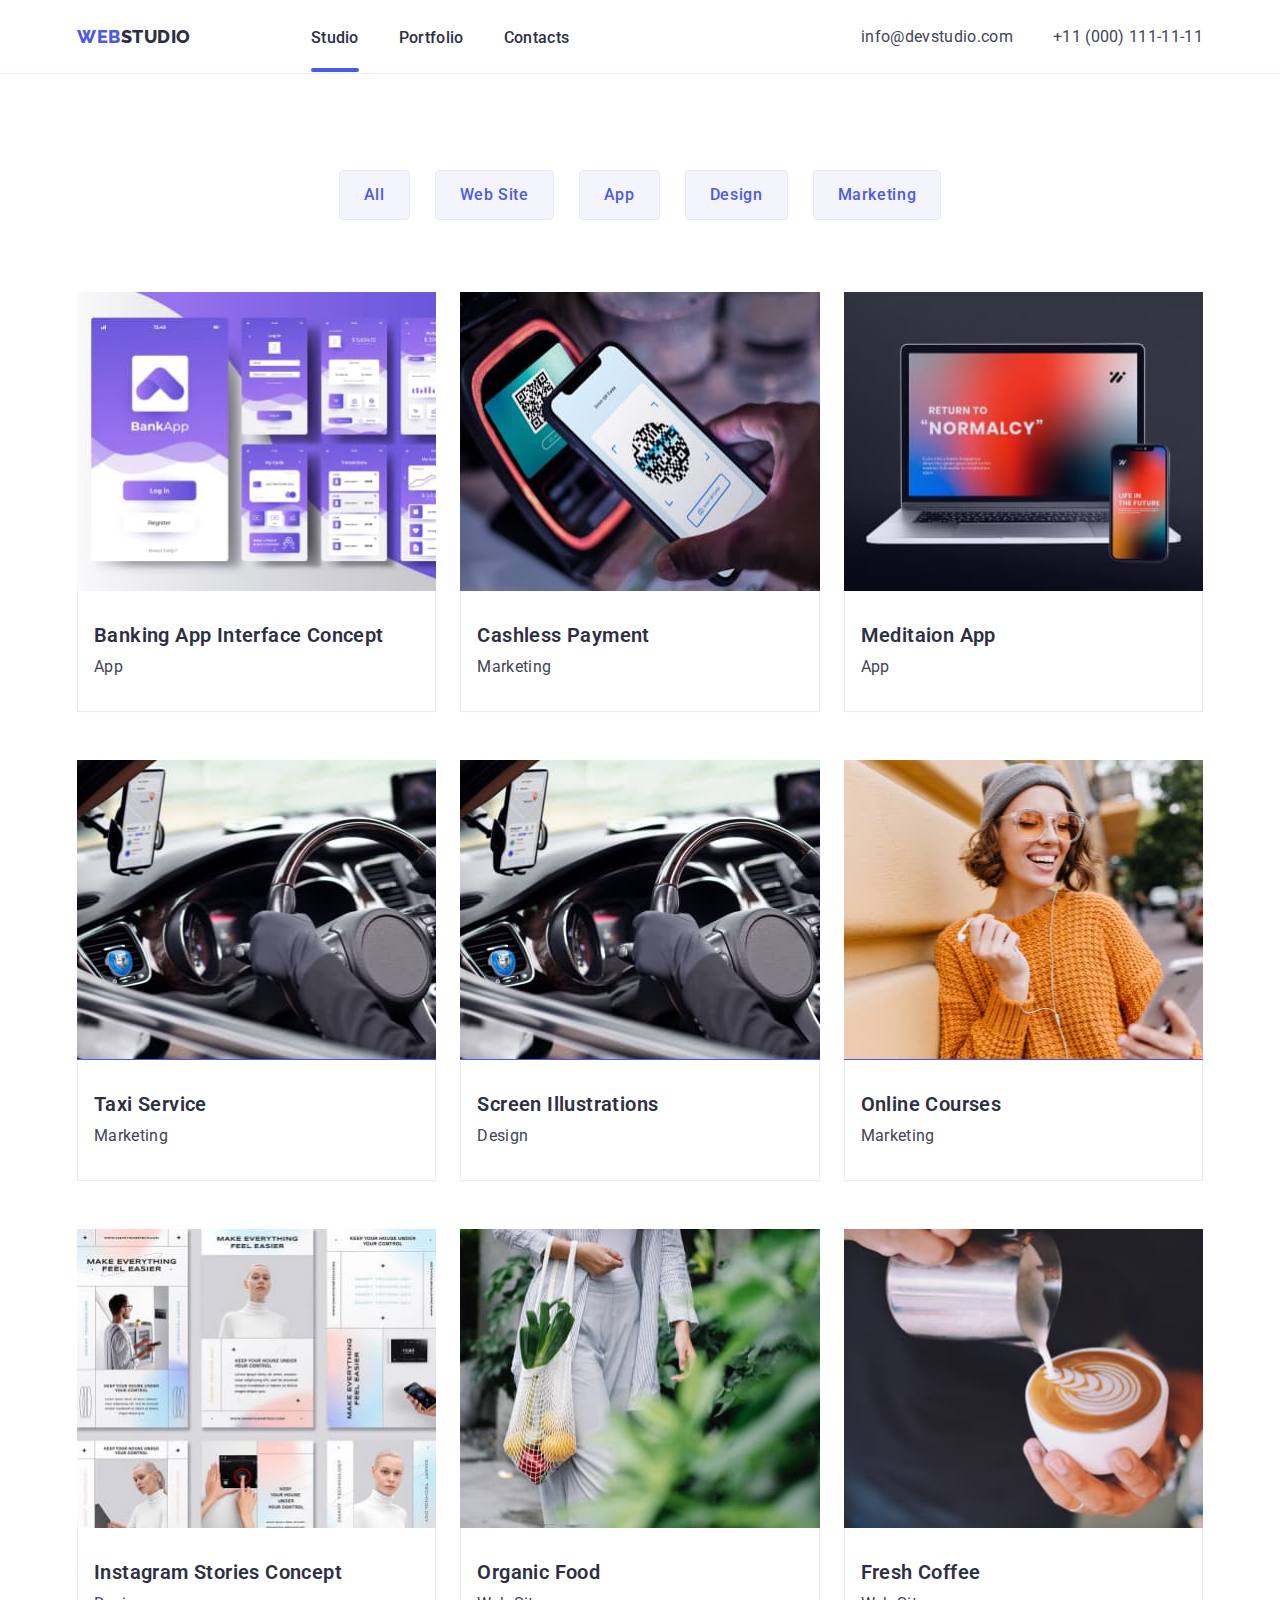
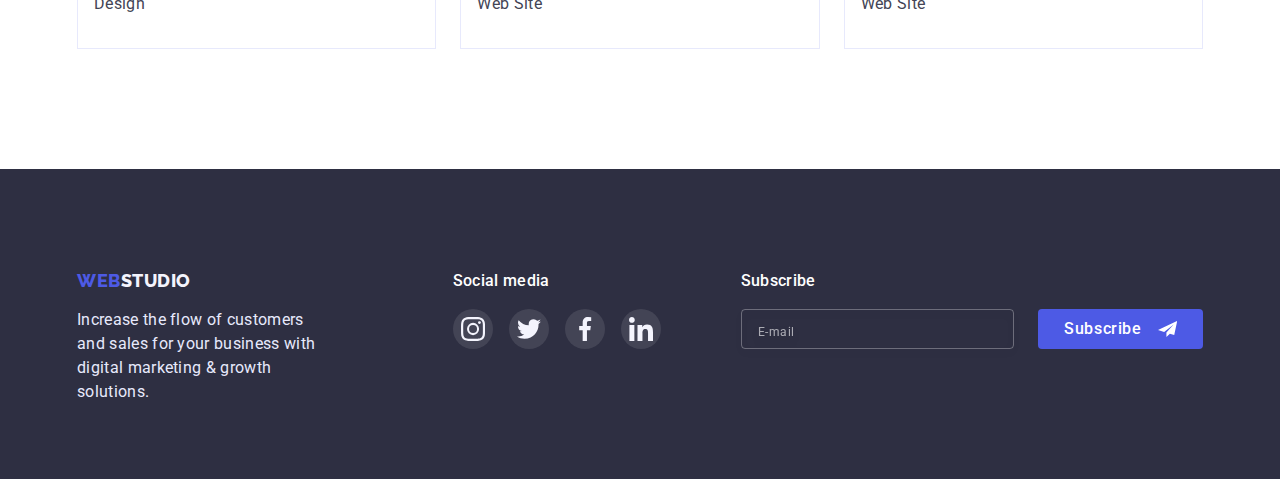
==== commit 2ae8fa2a: "Update portfolio.html" ====
--- a/portfolio.html
+++ b/portfolio.html
@@ -23,8 +23,8 @@
 
   <body class="site-body">
     <!-- шапка сторінки -->
-    <header class="header">
-      <div class="container">
+        <header class="header">
+      <div class="container header-container">
         <nav class="header-navigation">
           <a class="header-logo link" href="/"
             >Web<span class="header-word word">Studio</span></a
@@ -33,29 +33,111 @@
 
           <ul class="header-list list">
             <li class="header-item">
-              <a class="header-link link" href="./index.html">Studio</a>
+              <a class="header-link link current" href="./index.html">Studio</a>
             </li>
             <li class="header-item">
-              <a class="header-link link current" href="./portfolio.html"
-                >Portfolio</a
-              >
+              <a class="header-link link" href="./portfolio.html">Portfolio</a>
             </li>
             <li class="header-item">
               <a class="header-link link" href="">Contacts</a>
             </li>
           </ul>
         </nav>
+        <button type="button" class="mobile-menu-open" data-menu-open>
+          <svg class="mobile-menu-open_icon" width="32" height="22">
+            <use href="./images/icons.svg#icon_burger"></use>
+          </svg>
+        </button>
+
         <!-- пошта,телефон -->
-        <a class="header-mail link" href="mailto:info@devstudio.com"
-          >info@devstudio.com</a
-        >
-        <a class="header-tel link" href="tel:+110001111111"
-          >+11 (000) 111-11-11</a
-        >
+        <ul class="header-grap-list list">
+          <li class="header-mail-item item">
+            <a class="header-mail link" href="mailto:info@devstudio.com"
+              >info@devstudio.com</a
+            >
+          </li>
+          <li class="header-mail-item item">
+            <a class="header-tel link" href="tel:+110001111111"
+              >+11 (000) 111-11-11</a
+            >
+          </li>
+        </ul>
+      </div>
+      <!------------ mobile-menu --------------->
+      <div class="mobile-menu is-hidden" data-menu>
+        <div class="container mobail-menu-container">
+          <button class="mobile-menu_close-btn" data-menu-close>
+            <svg class="mobile-menu_close-icon" width="8" heigth="8">
+              <use href="./images/icons.svg#icon-close-modal"></use>
+            </svg>
+          </button>
+          <div class="mobile-wenu-wrap-up">
+            <ul class="mobile-menu-list list">
+              <li class="mobile-menu-item">
+                <a href="./index.html" class="mobile-menu-link link">Studio</a>
+              </li>
+              <li class="mobile-menu-item">
+                <a href="./portfolio.html" class="mobile-menu-link link"
+                  >Portfolio</a
+                >
+              </li>
+              <li class="mobile-menu-item">
+                <a href="" class="mobile-menu-link link">Contacts</a>
+              </li>
+            </ul>
+          </div>
+          <div class="mobail-menu-wrap-bottom">
+            <ul class="mobile-menu-nav-list list">
+              <li class="mobile-menu-item">
+                <a class="mobile-tel-link link" href="tel:+110001111111"
+                  >+11 (000) 111-11-11</a
+                >
+              </li>
+              <li class="mobile-menu-item">
+                <a
+                  class="mobile-mail-link link"
+                  href="mailto:info@devstudio.com"
+                  >info@devstudio.com</a
+                >
+              </li>
+            </ul>
+            <ul class="mobile-menu-soc-list list">
+              <li class="mobail-menu-soc-item">
+                <a href="#" class="mobail-menu-soc-link">
+                  <svg class="mobile-menu-soc-icon" width="24" heigth="24">
+                    <use href="./images/icons.svg#icon-instagram-2"></use>
+                  </svg>
+                </a>
+              </li>
+              <li class="mobail-menu-soc-item">
+                <a href="" class="mobail-menu-soc-link">
+                  <svg class="mobile-menu-soc-icon" width="24" heigth="24">
+                    <use href="./images/icons.svg#icon-twitter-1"></use>
+                  </svg>
+                </a>
+              </li>
+              <li class="mobail-menu-soc-item">
+                <a href="" class="mobail-menu-soc-link">
+                  <svg class="mobile-menu-soc-icon" width="24" heigth="24">
+                    <use href="./images/icons.svg#icon-facebook-1"></use>
+                  </svg>
+                </a>
+              </li>
+              <li class="mobail-menu-soc-item">
+                <a href="" class="mobail-menu-soc-link">
+                  <svg class="mobile-menu-soc-icon" width="24" heigth="24">
+                    <use href="./images/icons.svg#icon-linkedin-1"></use>
+                  </svg>
+                </a>
+              </li>
+            </ul>
+          </div>
+        </div>
       </div>
     </header>
     <main>
       <section class="about">
+        
         <!-- Фільтр -->
         <div class="container">
           <ul class="about-list list">
@@ -272,7 +354,7 @@
         </div>
       </section>
     </main>
-    <footer class="footer">
+        <footer class="footer">
       <div class="container">
         <div class="footer-content">
           <a class="footer-logo link" href=""
@@ -316,6 +398,7 @@
             </li>
           </ul>
         </div>
+
         <form action="#" class="footer-form">
           <div class="footer-form-wrapper">
             <label for="footer_user_email" class="footer-form-field">
@@ -327,7 +410,6 @@
                 type="email"
                 id="footer_user_email"
                 name="user_email"
-                pattern="^[a-zA-Zа-яА-Я]+$"
                 minlength="2"
                 placeholder="E-mail"
               />
@@ -342,5 +424,97 @@
         </form>
       </div>
     </footer>
+    <div class="backdrop is-hidden" data-modal>
+      <div class="modal">
+        <button type="button" class="modal_close_btn" data-modal-close>
+          <svg class="modal-btn-icon" width="8" height="8">
+            <use href="./images/icons.svg#icon-close-modal"></use>
+          </svg>
+        </button>
+        <p class="modal-text">Leave your contacts and we will call you back</p>
+        <form class="modal-form">
+          <div class="modal-form-name-wrapper">
+            <label for="user_name" class="modal-form-field">
+              <span class="modal-form-text">Name</span></label
+            >
+            <span class="modal-form-input-wrapper">
+              <input
+                class="modal-form-input"
+                type="text"
+                name="user_name"
+                id="user_name"
+                required
+                pattern="^[a-zA-Zа-яА-Я]+$"
+                minlength="2"
+              />
+              <svg class="modal-icon-input" width="12" height="12">
+                <use href="./images/icons.svg#icon-name"></use>
+              </svg>
+            </span>
+          </div>
+
+          <div class="modal-form-name-wrapper">
+            <label for="user_phone" class="modal-form-field">
+              <span class="modal-form-text">Phone</span></label
+            >
+            <span class="modal-form-input-wrapper">
+              <input
+                type="tel"
+                name="user_phone"
+                id="user_phone"
+                class="modal-form-input"
+                required
+                pattern="[0-9]{3}-[0-9]{3}-[0-9]{2}-[0-9]{2}"
+                title="xxx-xxx-xx-xx"
+              />
+
+              <svg class="modal-icon-input" width="13" height="13">
+                <use href="./images/icons.svg#icon-tel"></use>
+              </svg>
+            </span>
+          </div>
+
+          <div class="modal-form-name-wrapper">
+            <label for="user_email" class="modal-form-field">
+              <span class="modal-form-text">Email</span></label
+            >
+            <span class="modal-form-input-wrapper">
+              <input
+                type="email"
+                name="user_email"
+                id="user_email"
+                class="modal-form-input"
+              />
+
+              <svg class="modal-icon-input" width="15" height="12">
+                <use href="./images/icons.svg#icon-mail"></use>
+              </svg>
+            </span>
+          </div>
+
+          <label class="modal-form-field">
+            <span class="modal-form-text">Comment</span>
+            <textarea
+              name="user_message"
+              class="modal-form-message"
+              placeholder="Text input"
+            ></textarea>
+          </label>
+          <input
+            id="user-policy"
+            type="checkbox"
+            name="user_policy"
+            class="modal-form-check visually-hidden"
+          />
+          <label for="user-policy" class="modal-form-check-desc"
+            >I accept the terms and conditions of the&nbsp;
+            <a href="" class="policy">Privacy Policy</a></label
+          >
+          <button type="submit" class="modal-form-submit">Send</button>
+        </form>
+      </div>
+    </div>
+    <script src="./js/menu.js"></script>
+    <script src="./js/modal.js"></script> 
   </body>
 </html>
--- a/css/styles.css
+++ b/css/styles.css
@@ -119,22 +119,26 @@
   background-color: #ffffff;
   box-shadow: 0px 2px 1px rgba(46, 47, 66, 0.08),
     0px 1px 1px rgba(46, 47, 66, 0.16), 0px 1px 6px rgba(46, 47, 66, 0.08);
+  /* opacity: 0;
+  visibility: hidden;
+  pointer-events: none; */
+}
+.mobile-menu.is-hidden {
+  /* opacity: 1;
+  visibility: visible;
+  pointer-events: auto; */
+  transition: background-color 250ms cubic-bezier(0.4, 0, 0.2, 1);
   opacity: 0;
   visibility: hidden;
   pointer-events: none;
-}
-.mobile-menu.is-hidden {
-  opacity: 1;
-  visibility: visible;
-  pointer-events: auto;
-  transition: background-color 250ms cubic-bezier(0.4, 0, 0.2, 1);
+  
 }
 .mobail-menu-container {
   position: relative;
   padding-top: 80px;
   padding-bottom: 40px;
   padding-left: 40px;
-}
+  }
 .mobile-menu > .container {
   height: 100%;
   display: flex;
@@ -202,6 +206,7 @@
 .mobile-menu-soc-list {
   display: flex;
   justify-content: space-between;
+  margin-right: 50px;
 }
 .mobail-menu-soc-item {
   width: 40px;
@@ -884,6 +889,8 @@
   opacity: 0;
   visibility: hidden;
   pointer-events: none;
+
+  
 }
 .modal {
   position: absolute;
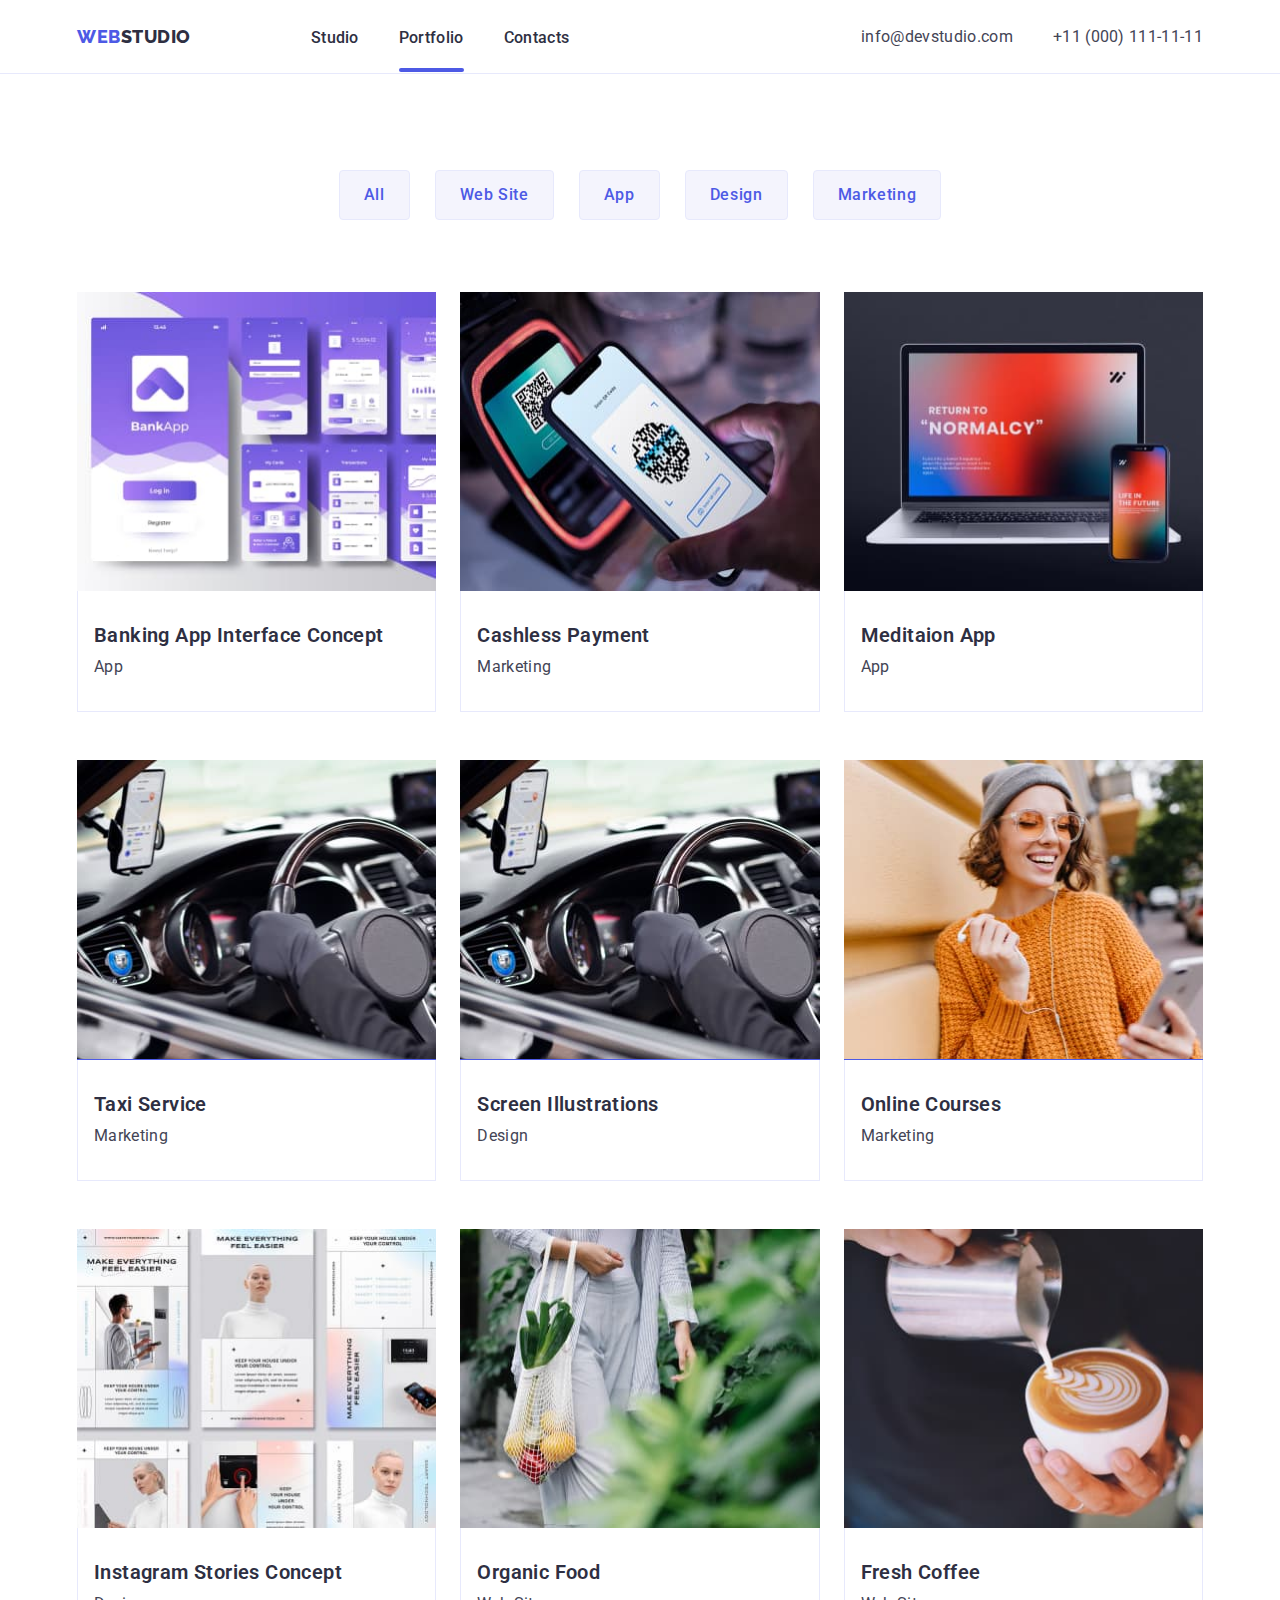
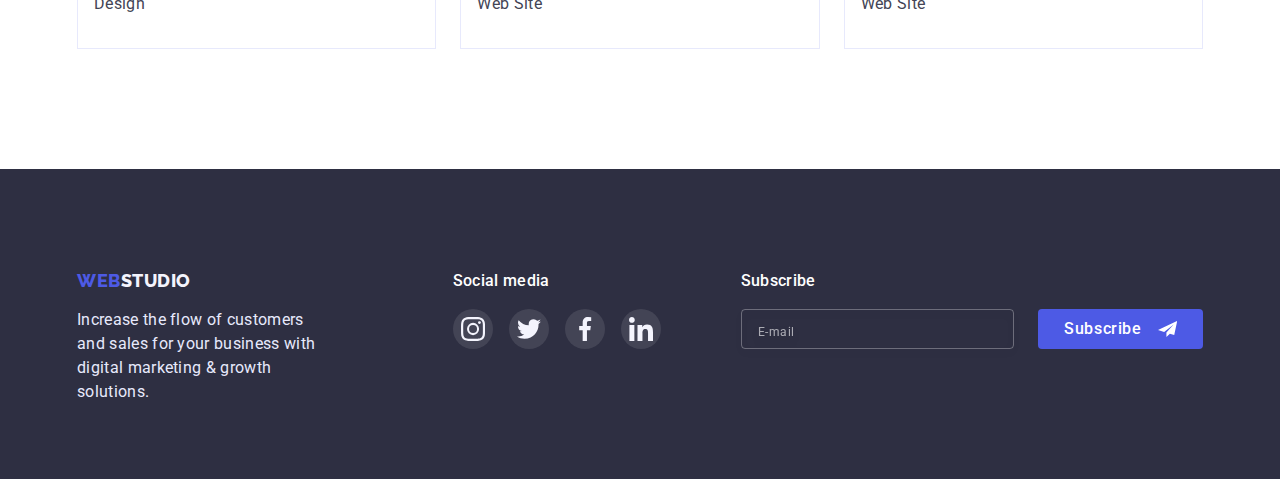
==== commit f5879518: "Update portfolio.html" ====
--- a/portfolio.html
+++ b/portfolio.html
@@ -33,10 +33,10 @@
 
           <ul class="header-list list">
             <li class="header-item">
-              <a class="header-link link current" href="./index.html">Studio</a>
+              <a class="header-link link " href="./index.html">Studio</a>
             </li>
             <li class="header-item">
-              <a class="header-link link" href="./portfolio.html">Portfolio</a>
+              <a class="header-link link current" href="./portfolio.html">Portfolio</a>
             </li>
             <li class="header-item">
               <a class="header-link link" href="">Contacts</a>
--- a/css/styles.css
+++ b/css/styles.css
@@ -709,10 +709,7 @@
 .footer-form-input:focus {
   outline: none;
   border-color: var(--accent-title-color);
-  font-weight: 400;
-  font-size: 16px;
-  line-height: 1.5;
-  letter-spacing: 0.02em;
+  
   color: #e7e9fc;
 }
 .footer-form-submit {
@@ -772,7 +769,7 @@
 .about-item {
 }
 .about-btn {
-  font-family: inherit;
+  font-family: Roboto;
   font-style: normal;
   font-weight: 500;
   font-size: 16px;
--- a/css/mobile.css
+++ b/css/mobile.css
@@ -280,7 +280,9 @@
     gap: 16px;
     width: 100%;
   }
-
+  .footer-form {
+    width: 100%;
+  }
   .footer-form-field {
     display: flex;
     margin-bottom: 16px;
@@ -290,12 +292,12 @@
     width: 100%;
     height: 40px;
   }
-.footer-form-input::placeholder {
-width: 100%;;
-}
-.footer-form-input:focus {
-width: 100%;
-}
+  .footer-form-input::placeholder {
+    width: 100%;
+  }
+  .footer-form-input:focus {
+    width: 100%;
+  }
   .footer-form-submit {
     width: 165px;
     justify-content: center;
@@ -309,125 +311,49 @@
     padding: 72px 16px 16px 24px;
   }
 
-/* ----------------PORTFOLIO--------------------- */
-
-.about {
-  align-items: center;
-  padding-top: 96px;
-  padding-bottom: 120px;
+  /* ----------------PORTFOLIO--------------------- */
+
+  .about {
+    align-items: center;
+    padding-top: 48px;
+    padding-bottom: 48px;
+  }
+  .about > .container {
+    justify-content: start;
+  }
+  .about-list {
+    flex-wrap: wrap;
+    gap: 21px;
+    width: 263px;
+    height: 96px;
+  }
+  .about-item {
+  }
+  .about-btn {
+    padding: 8px 16px;
+  }
+
+  .about-btn:hover,
+  .about-btn:focus {
+    color: var(--first-btn-color);
+    background-color: var(--first-bg-btn-color);
+    box-shadow: 0px 3px 1px rgba(0, 0, 0, 0.1), 0px 2px 1px rgba(0, 0, 0, 0.08),
+      0px 2px 2px rgba(0, 0, 0, 0.12);
+    border-radius: 4px;
+  }
+
+  .page > .container {
+    display: flex;
+    flex-direction: column;
+    width: 396px;
+  }
+  .page-list {
+    width: 100%;
+    flex-direction: column;
+  }
+
+  .page-item {
+    background: var(--first-btn-color);
+    width: 100%;
+  }
 }
-.about > .container {
-  display: flex;
-  justify-content: center;
-}
-.about-list {
-  display: flex;
-  display: line-block;
-  gap: 25px;
-  align-items: center;
-  margin-bottom: 72px;
-}
-.about-item {
-}
-.about-btn {
-  font-family: inherit;
-  font-style: normal;
-  font-weight: 500;
-  font-size: 16px;
-  line-height: 1.5;
-  display: flex;
-  text-align: center;
-  letter-spacing: 0.04em;
-  color: var(--second-btn-color);
-  background: var(--second-bg-btn-color);
-  cursor: pointer;
-  border-color: transparent;
-  padding: 12px 24px;
-  background: #f4f4fd;
-  border: 1px solid #e7e9fc;
-  border-radius: 4px;
-  transition: color 250ms cubic-bezier(0.4, 0, 0.2, 1);
-  transition: background-color 250ms cubic-bezier(0.4, 0, 0.2, 1);
-}
-
-.about-btn:hover,
-.about-btn:focus {
-  color: var(--first-btn-color);
-  background-color: var(--first-bg-btn-color);
-  box-shadow: 0px 3px 1px rgba(0, 0, 0, 0.1), 0px 2px 1px rgba(0, 0, 0, 0.08),
-    0px 2px 2px rgba(0, 0, 0, 0.12);
-  border-radius: 4px;
-}
-
-.page > .container {
-}
-.page-list {
-  display: flex;
-  flex-wrap: wrap;
-  column-gap: 24px;
-  row-gap: 48px;
-}
-
-.page-item {
-  background: var(--first-btn-color);
-  width: calc((100% - 48px) / 3);
-}
-.page-item:hover {
-  box-shadow: 0px 1px 6px rgba(46, 47, 66, 0.08),
-    0px 1px 1px rgba(46, 47, 66, 0.16), 0px 2px 1px rgba(46, 47, 66, 0.08);
-}
-.page-link:hover .overlay,
-.page-link:focus .overlay {
-  transform: translate(0, 0);
-}
-.page-link {
-}
-.page-link:hover {
-}
-.page-link-img-wrapper {
-  position: relative;
-  overflow: hidden;
-}
-.overlay {
-  position: absolute;
-  width: 100%;
-  height: 100%;
-  top: 0;
-  left: 0;
-  overflow: auto;
-  background-color: rgb(77, 90, 229);
-  font-weight: 400;
-  font-size: 16px;
-  line-height: 1.5;
-  letter-spacing: 0.02em;
-  color: #f4f4fd;
-  padding: 40px 32px 164px;
-  transform: translate(0, 100%);
-  transition: transform 250ms cubic-bezier(0.4, 0, 0.2, 1);
-}
-
-.page-title {
-  font-weight: 600;
-  font-size: 20px;
-  line-height: 1.2;
-  letter-spacing: 0.02em;
-  color: var(--second-title-color);
-  margin-bottom: 8px;
-}
-.page-after-text {
-  font-weight: 400;
-  font-size: 16px;
-  line-height: 1.5;
-  letter-spacing: 0.02em;
-  color: var(--rest-text-color);
-}
-.post-content {
-  padding: 32px 16px;
-  border-bottom: 1px solid #e7e9fc;
-  border-left: 1px solid #e7e9fc;
-  border-right: 1px solid #e7e9fc;
-}
-
-
-
-}
--- a/css/tablet.css
+++ b/css/tablet.css
@@ -233,6 +233,50 @@
     justify-content: center;
     align-items: center;
   }
+  /* ----------------PORTFOLIO--------------------- */
+
+  .about {
+    align-items: center;
+    padding-top: 64px;
+    padding-bottom: 96px;
+  }
+  .about > .container {
+    
+  }
+  .about-list {
+    flex-wrap: nowrap;
+    gap: 24px;
+    margin-bottom: 64px;
+  }
+  .about-item {
+  }
+  .about-btn {
+    padding: 12px 24px;
+  }
+
+  .about-btn:hover,
+  .about-btn:focus {
+    color: var(--first-btn-color);
+    background-color: var(--first-bg-btn-color);
+    box-shadow: 0px 3px 1px rgba(0, 0, 0, 0.1), 0px 2px 1px rgba(0, 0, 0, 0.08),
+      0px 2px 2px rgba(0, 0, 0, 0.12);
+    border-radius: 4px;
+  }
+
+  .page > .container {
+    
+  }
+  .page-list {
+    
+    flex-direction: row;
+    row-gap: 72px;
+    
+  }
+
+  .page-item {
+    background: var(--first-btn-color);
+    width: calc((100% - 24px) / 2);
+  }
 }
 
 @media screen and (max-width: 1199px) {
--- a/css/decktop.css
+++ b/css/decktop.css
@@ -120,14 +120,14 @@
     gap: 25px;
     flex-wrap: nowrap;
   }
-/* ---------customers---------------- */
-
-.customers-list {
-  display: flex;
-  gap: 24px;
-  flex-wrap: nowrap;
-}
-/* -----------FOOTER----------------- */
+  /* ---------customers---------------- */
+
+  .customers-list {
+    display: flex;
+    gap: 24px;
+    flex-wrap: nowrap;
+  }
+  /* -----------FOOTER----------------- */
   .footer > .container {
     display: flex;
     flex-wrap: nowrap;
@@ -140,7 +140,6 @@
     margin-bottom: 0px;
   }
 
-
   .soc-media-footer {
     display: flex;
     flex-direction: column;
@@ -148,6 +147,7 @@
   }
   .footer-form {
     margin-left: 80px;
+    
   }
   .footer-form-wrapper {
     margin-left: auto;
@@ -174,7 +174,46 @@
     align-items: center;
   }
 
-
-
-
+  /* ----------------PORTFOLIO--------------------- */
+
+  .about {
+    align-items: center;
+    padding-top: 96px;
+    padding-bottom: 120px;
+  }
+  .about > .container {
+  }
+  .about-list {
+    flex-wrap: nowrap;
+    gap: 25px;
+    margin-bottom: 72px;
+  }
+  .about-item {
+  }
+  .about-btn {
+    padding: 12px 24px;
+  }
+
+  .about-btn:hover,
+  .about-btn:focus {
+    color: var(--first-btn-color);
+    background-color: var(--first-bg-btn-color);
+    box-shadow: 0px 3px 1px rgba(0, 0, 0, 0.1), 0px 2px 1px rgba(0, 0, 0, 0.08),
+      0px 2px 2px rgba(0, 0, 0, 0.12);
+    border-radius: 4px;
+  }
+
+  .page > .container {
+  }
+  .page-list {
+    display: flex;
+    flex-wrap: wrap;
+    column-gap: 24px;
+    row-gap: 48px;
+  }
+
+  .page-item {
+    background: var(--first-btn-color);
+    width: calc((100% - 48px) / 3);
+  }
 }
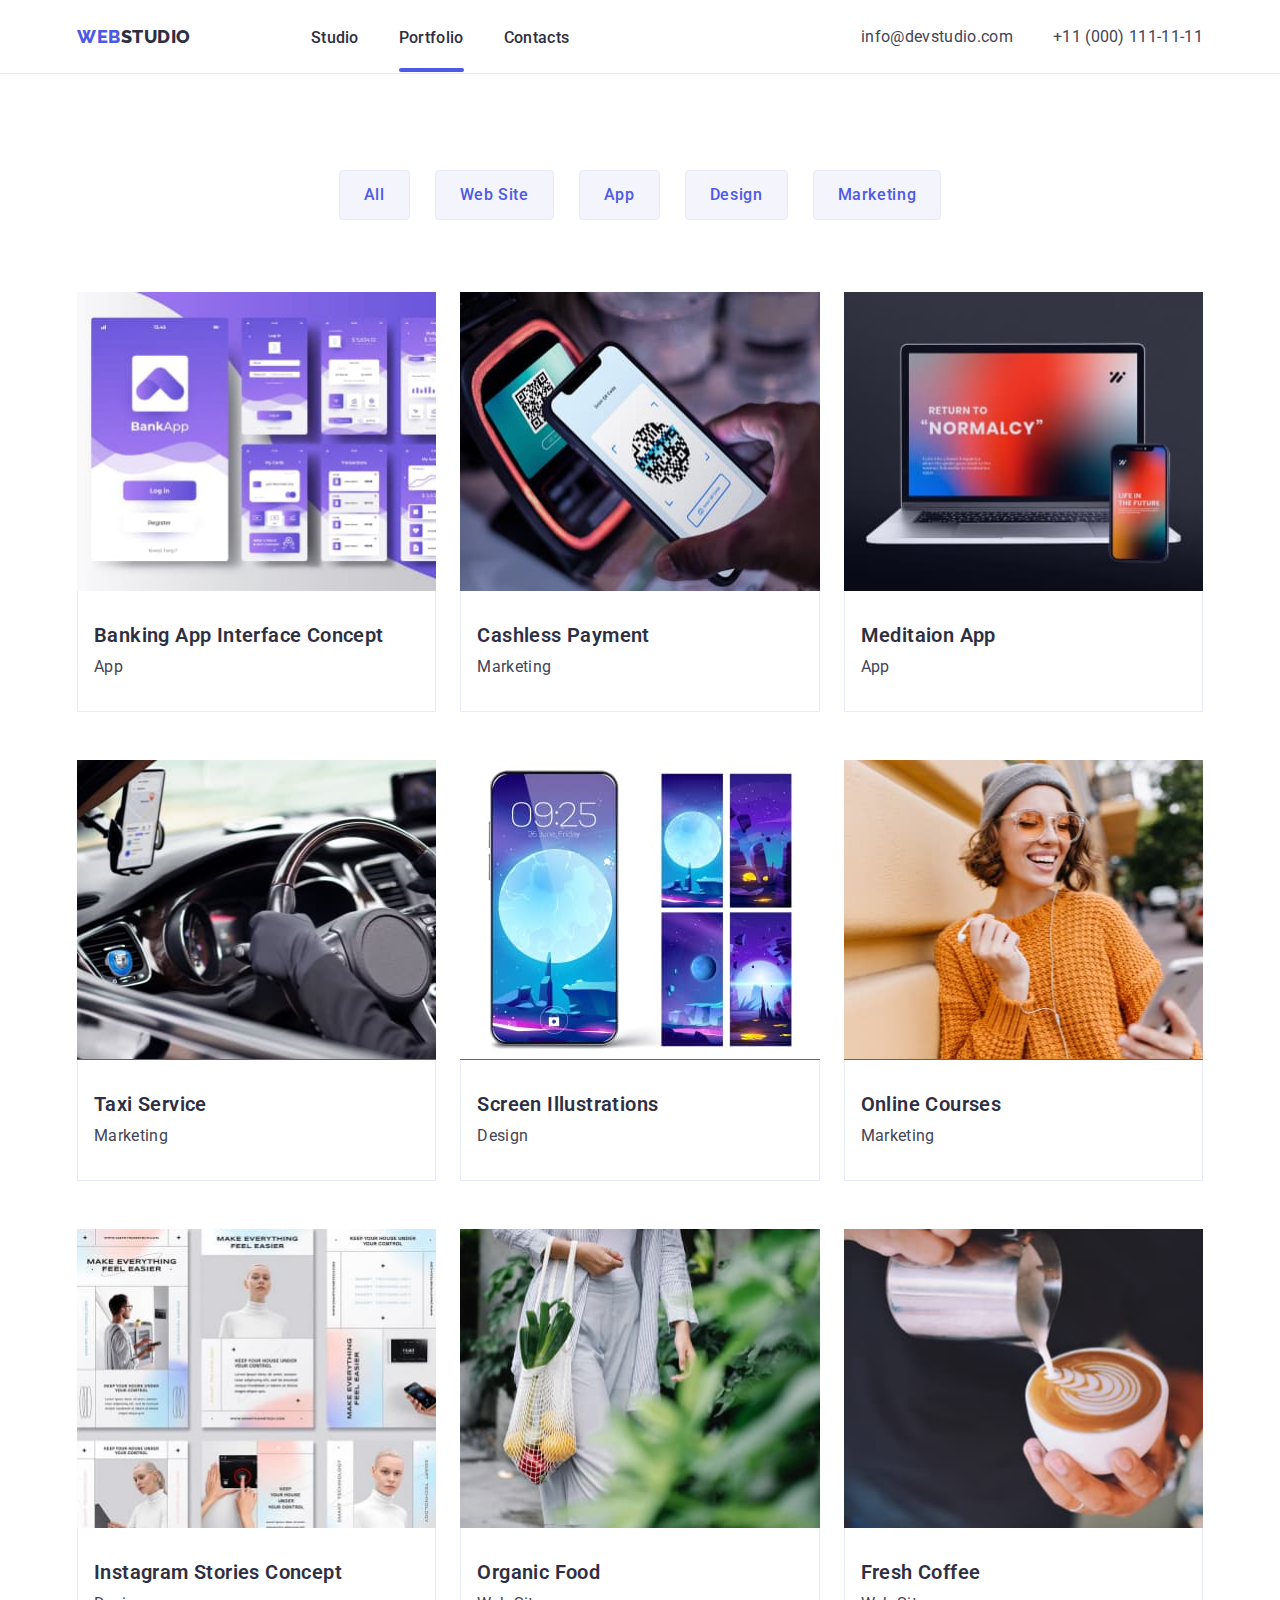
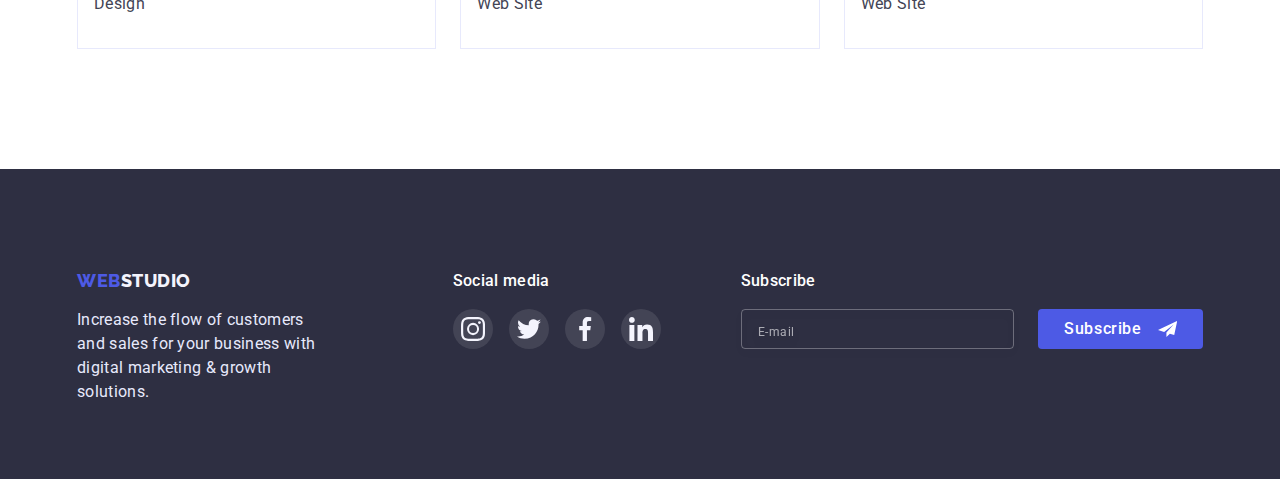
==== commit 55c963aa: "Update portfolio.html" ====
--- a/portfolio.html
+++ b/portfolio.html
@@ -23,7 +23,7 @@
 
   <body class="site-body">
     <!-- шапка сторінки -->
-        <header class="header">
+    <header class="header">
       <div class="container header-container">
         <nav class="header-navigation">
           <a class="header-logo link" href="/"
@@ -33,10 +33,12 @@
 
           <ul class="header-list list">
             <li class="header-item">
-              <a class="header-link link " href="./index.html">Studio</a>
+              <a class="header-link link" href="./index.html">Studio</a>
             </li>
             <li class="header-item">
-              <a class="header-link link current" href="./portfolio.html">Portfolio</a>
+              <a class="header-link link current" href="./portfolio.html"
+                >Portfolio</a
+              >
             </li>
             <li class="header-item">
               <a class="header-link link" href="">Contacts</a>
@@ -137,7 +139,6 @@
     </header>
     <main>
       <section class="about">
-        
         <!-- Фільтр -->
         <div class="container">
           <ul class="about-list list">
@@ -165,11 +166,35 @@
             <li class="page-item">
               <a class="page-link link" href="">
                 <div class="page-link-img-wrapper">
-                  <img
-                    width="360"
-                    src="./images/Card_Content1.jpg"
-                    alt="pages of the phone screen"
-                  />
+                  <picture>
+                    <source
+                      srcset="
+                        ./images/Card_Content1.jpg 1x,
+                        ./images/Card_Content1_2x.jpg 2x
+                      "
+                      media="(min-width: 1200px)"
+                    />
+                    <source
+                      srcset="
+                        ./images/Card_Content1.jpg 1x,
+                        ./images/Card_Content1_2x.jpg 2x
+                      "
+                      media="(min-width: 768px)"
+                    />
+                    <source
+                      srcset="
+                        ./images/Card_Content1_mobi 1x,
+                        ./images/Card_Content1_mobi_2x.jpg 2x
+                      "
+                      media="(min-width: 320px)"
+                    />
+                    <img
+                      width="396"
+                      src="./images/Card_Content1.jpg"
+                      alt="pages of the phone screen"
+                    />
+                  </picture>
+
                   <p class="overlay">
                     14 Stylish and User-Friendly App Design Concepts · Task
                     Manager App · Calorie Tracker App · Exotic Fruit Ecommerce
@@ -185,11 +210,34 @@
             <li class="page-item">
               <a class="page-link link" href="">
                 <div class="page-link-img-wrapper">
-                  <img
-                    width="360"
-                    src="./images/Card_Content2.jpg"
-                    alt="purple square"
-                  />
+                  <picture>
+                    <source
+                      srcset="
+                        ./images/Card_Content2.jpg 1x,
+                        ./images/Card_Content2_2x.jpg 2x
+                      "
+                      media="(min-width: 1200px)"
+                    />
+                    <source
+                      srcset="
+                        ./images/Card_Content2.jpg 1x,
+                        ./images/Card_Content2_2x.jpg 2x
+                      "
+                      media="(min-width: 768px)"
+                    />
+                    <source
+                      srcset="
+                        ./images/Card_Content2_mobi 1x,
+                        ./images/Card_Content2_mobi_2x.jpg 2x
+                      "
+                      media="(min-width: 320px)"
+                    />
+                    <img
+                      width="396"
+                      src="./images/Card_Content2.jpg"
+                      alt="purple square"
+                    />
+                  </picture>
                   <p class="overlay">
                     14 Stylish and User-Friendly App Design Concepts · Task
                     Manager App · Calorie Tracker App · Exotic Fruit Ecommerce
@@ -206,11 +254,35 @@
             <li class="page-item">
               <a class="page-link link" href="">
                 <div class="page-link-img-wrapper">
-                  <img
-                    width="360"
-                    src="./images/Card_Content3.jpg"
-                    alt="laptop phone"
-                  />
+                  <picture>
+                    <source
+                      srcset="
+                        ./images/Card_Content3.jpg 1x,
+                        ./images/Card_Content3_2x.jpg 2x
+                      "
+                      media="(min-width: 1200px)"
+                    />
+                    <source
+                      srcset="
+                        ./images/Card_Content3.jpg 1x,
+                        ./images/Card_Content3_2x.jpg 2x
+                      "
+                      media="(min-width: 768px)"
+                    />
+                    <source
+                      srcset="
+                        ./images/Card_Content3_mobi 1x,
+                        ./images/Card_Content3_mobi_2x.jpg 2x
+                      "
+                      media="(min-width: 320px)"
+                    />
+                    <img
+                      width="396"
+                      src="./images/Card_Content3.jpg"
+                      alt="laptop phone"
+                    />
+                  </picture>
+                  
                   <p class="overlay">
                     14 Stylish and User-Friendly App Design Concepts · Task
                     Manager App · Calorie Tracker App · Exotic Fruit Ecommerce
@@ -227,11 +299,35 @@
             <li class="page-item">
               <a class="page-link link" href="">
                 <div class="page-link-img-wrapper">
-                  <img
-                    width="360"
-                    src="./images/Card_Content4.jpg"
-                    alt="car rudder"
-                  />
+                  <picture>
+                    <source
+                      srcset="
+                        ./images/Card_Content4.jpg 1x,
+                        ./images/Card_Content4_2x.jpg 2x
+                      "
+                      media="(min-width: 1200px)"
+                    />
+                    <source
+                      srcset="
+                        ./images/Card_Content4.jpg 1x,
+                        ./images/Card_Content4_2x.jpg 2x
+                      "
+                      media="(min-width: 768px)"
+                    />
+                    <source
+                      srcset="
+                        ./images/Card_Content4_mobi 1x,
+                        ./images/Card_Content4_mobi_2x.jpg 2x
+                      "
+                      media="(min-width: 320px)"
+                    />
+                    <img
+                      width="396"
+                      src="./images/Card_Content4.jpg"
+                      alt="car rudder"
+                    />
+                  </picture>
+
                   <p class="overlay">
                     14 Stylish and User-Friendly App Design Concepts · Task
                     Manager App · Calorie Tracker App · Exotic Fruit Ecommerce
@@ -248,11 +344,35 @@
             <li class="page-item">
               <a class="page-link link" href="">
                 <div class="page-link-img-wrapper">
-                  <img
-                    width="360"
-                    src="./images/Card_Content4.jpg"
-                    alt="car rudder"
-                  />
+                  <picture>
+                    <source
+                      srcset="
+                        ./images/Card_Content5.jpg 1x,
+                        ./images/Card_Content5_2x.jpg 2x
+                      "
+                      media="(min-width: 1200px)"
+                    />
+                    <source
+                      srcset="
+                        ./images/Card_Content5.jpg 1x,
+                        ./images/Card_Content5_2x.jpg 2x
+                      "
+                      media="(min-width: 768px)"
+                    />
+                    <source
+                      srcset="
+                        ./images/Card_Content5_mobi 1x,
+                        ./images/Card_Content5_mobi_2x.jpg 2x
+                      "
+                      media="(min-width: 320px)"
+                    />
+                    <img
+                      width="396"
+                      src="./images/Card_Content5.jpg"
+                      alt="car rudder"
+                    />
+                  </picture>
+                  
                   <p class="overlay">
                     14 Stylish and User-Friendly App Design Concepts · Task
                     Manager App · Calorie Tracker App · Exotic Fruit Ecommerce
@@ -269,11 +389,34 @@
             <li class="page-item">
               <a class="page-link link" href="">
                 <div class="page-link-img-wrapper">
-                  <img
-                    width="360"
-                    src="./images/Card_Content6.jpg"
-                    alt="girl in an orange sweater"
-                  />
+                  <picture>
+                    <source
+                      srcset="
+                        ./images/Card_Content6.jpg 1x,
+                        ./images/Card_Content6_2x.jpg 2x
+                      "
+                      media="(min-width: 1200px)"
+                    />
+                    <source
+                      srcset="
+                        ./images/Card_Content6.jpg 1x,
+                        ./images/Card_Content6_2x.jpg 2x
+                      "
+                      media="(min-width: 768px)"
+                    />
+                    <source
+                      srcset="
+                        ./images/Card_Content6_mobi 1x,
+                        ./images/Card_Content6_mobi_2x.jpg 2x
+                      "
+                      media="(min-width: 320px)"
+                    />
+                    <img
+                      width="396"
+                      src="./images/Card_Content6.jpg"
+                      alt="girl in an orange sweater"
+                    />
+                  </picture>
                   <p class="overlay">
                     14 Stylish and User-Friendly App Design Concepts · Task
                     Manager App · Calorie Tracker App · Exotic Fruit Ecommerce
@@ -290,11 +433,35 @@
             <li class="page-item">
               <a class="page-link link" href="">
                 <div class="page-link-img-wrapper">
-                  <img
-                    width="360"
-                    src="./images/Card_Content7.jpg"
-                    alt="purple square"
-                  />
+                  <picture>
+                    <source
+                      srcset="
+                        ./images/Card_Content7.jpg 1x,
+                        ./images/Card_Content7_2x.jpg 2x
+                      "
+                      media="(min-width: 1200px)"
+                    />
+                    <source
+                      srcset="
+                        ./images/Card_Content7.jpg 1x,
+                        ./images/Card_Content7_2x.jpg 2x
+                      "
+                      media="(min-width: 768px)"
+                    />
+                    <source
+                      srcset="
+                        ./images/Card_Content7_mobi 1x,
+                        ./images/Card_Content7_mobi_2x.jpg 2x
+                      "
+                      media="(min-width: 320px)"
+                    />
+                    <img
+                      width="396"
+                      src="./images/Card_Content7.jpg"
+                      alt="purple square"
+                    />
+                  </picture>
+                  
                   <p class="overlay">
                     14 Stylish and User-Friendly App Design Concepts · Task
                     Manager App · Calorie Tracker App · Exotic Fruit Ecommerce
@@ -311,11 +478,34 @@
             <li class="page-item">
               <a class="page-link link" href="">
                 <div class="page-link-img-wrapper">
-                  <img
-                    width="360"
-                    src="./images/Card_Content8.jpg"
-                    alt="blonde"
-                  />
+                  <picture>
+                    <source
+                      srcset="
+                        ./images/Card_Content8.jpg 1x,
+                        ./images/Card_Content8_2x.jpg 2x
+                      "
+                      media="(min-width: 1200px)"
+                    />
+                    <source
+                      srcset="
+                        ./images/Card_Content8.jpg 1x,
+                        ./images/Card_Content8_2x.jpg 2x
+                      "
+                      media="(min-width: 768px)"
+                    />
+                    <source
+                      srcset="
+                        ./images/Card_Content8_mobi 1x,
+                        ./images/Card_Content8_mobi_2x.jpg 2x
+                      "
+                      media="(min-width: 320px)"
+                    />
+                    <img
+                      width="396"
+                      src="./images/Card_Content8.jpg"
+                      alt="blonde"
+                    />
+                  </picture>
                   <p class="overlay">
                     14 Stylish and User-Friendly App Design Concepts · Task
                     Manager App · Calorie Tracker App · Exotic Fruit Ecommerce
@@ -332,11 +522,34 @@
             <li class="page-item">
               <a class="page-link link" href="">
                 <div class="page-link-img-wrapper">
-                  <img
-                    width="360"
-                    src="./images/Card_Content9.jpg"
-                    alt="woman with a bag"
-                  />
+                  <picture>
+                    <source
+                      srcset="
+                        ./images/Card_Content9.jpg 1x,
+                        ./images/Card_Content9_2x.jpg 2x
+                      "
+                      media="(min-width: 1200px)"
+                    />
+                    <source
+                      srcset="
+                        ./images/Card_Content9.jpg 1x,
+                        ./images/Card_Content9_2x.jpg 2x
+                      "
+                      media="(min-width: 768px)"
+                    />
+                    <source
+                      srcset="
+                        ./images/Card_Content9_mobi 1x,
+                        ./images/Card_Content9_mobi_2x.jpg 2x
+                      "
+                      media="(min-width: 320px)"
+                    />
+                    <img
+                      width="396"
+                      src="./images/Card_Content9.jpg"
+                      alt="woman with a bag"
+                    />
+                  </picture>
                   <p class="overlay">
                     14 Stylish and User-Friendly App Design Concepts · Task
                     Manager App · Calorie Tracker App · Exotic Fruit Ecommerce
@@ -354,7 +567,7 @@
         </div>
       </section>
     </main>
-        <footer class="footer">
+    <footer class="footer">
       <div class="container">
         <div class="footer-content">
           <a class="footer-logo link" href=""
@@ -515,6 +728,6 @@
       </div>
     </div>
     <script src="./js/menu.js"></script>
-    <script src="./js/modal.js"></script> 
+    <script src="./js/modal.js"></script>
   </body>
 </html>
--- a/css/styles.css
+++ b/css/styles.css
@@ -131,14 +131,13 @@
   opacity: 0;
   visibility: hidden;
   pointer-events: none;
-  
 }
 .mobail-menu-container {
   position: relative;
   padding-top: 80px;
   padding-bottom: 40px;
   padding-left: 40px;
-  }
+}
 .mobile-menu > .container {
   height: 100%;
   display: flex;
@@ -245,7 +244,7 @@
   padding-bottom: 24px; */
   border-bottom: 1px solid #e7e9fc;
 }
-*/ .header-logo {
+.header-logo {
   font-family: "Raleway";
   font-weight: 800;
   font-size: 18px;
@@ -328,6 +327,7 @@
   color: var(--second-hover-color);
 }
 /*------------ HERO ------------- */
+
 .hero {
   background-image: linear-gradient(
       rgba(46, 47, 66, 0.7),
@@ -338,6 +338,17 @@
   background-repeat: no-repeat;
   background-position: center;
   background-size: 428px;
+}
+@media (min-device-pixel-ratio: 2),
+  (min-resolution: 192dpi),
+  (min-resolution: 2dppx) {
+  .hero {
+      background-image: linear-gradient(
+      rgba(46, 47, 66, 0.7),
+      rgba(46, 47, 66, 0.7)
+    ),
+    url(../images/hero_bg_mobile_2x.jpg);
+  }
 }
 .hero > .container {
   display: flex;
@@ -709,7 +720,7 @@
 .footer-form-input:focus {
   outline: none;
   border-color: var(--accent-title-color);
-  
+
   color: #e7e9fc;
 }
 .footer-form-submit {
@@ -886,8 +897,6 @@
   opacity: 0;
   visibility: hidden;
   pointer-events: none;
-
-  
 }
 .modal {
   position: absolute;
--- a/css/mobile.css
+++ b/css/mobile.css
@@ -34,6 +34,17 @@
     padding-top: 0px;
     height: 432px;
   }
+  @media (min-device-pixel-ratio: 2),
+  (min-resolution: 192dpi),
+  (min-resolution: 2dppx) {
+  .hero {
+      background-image: linear-gradient(
+      rgba(46, 47, 66, 0.7),
+      rgba(46, 47, 66, 0.7)
+    ),
+    url(../images/hero_bg_mobile_2x.jpg);
+  }
+}
   .hero > .container {
     display: flex;
     flex-direction: column;
--- a/css/tablet.css
+++ b/css/tablet.css
@@ -108,7 +108,17 @@
     padding-bottom: 108px;
     /* height: 432px; */
   }
-
+  @media (min-device-pixel-ratio: 2),
+  (min-resolution: 192dpi),
+  (min-resolution: 2dppx) {
+  .hero {
+      background-image: linear-gradient(
+      rgba(46, 47, 66, 0.7),
+      rgba(46, 47, 66, 0.7)
+    ),
+    url(../images/hero_bg_tablet_2x.jpg);
+  }
+  }
   .hero-title {
     font-size: 56px;
     line-height: calc(60 / 56);
@@ -192,7 +202,7 @@
     display: flex;
     flex-wrap: wrap;
   }
-  
+
   .footer-content {
     width: 264px;
     height: 110px;
@@ -200,7 +210,7 @@
     margin-left: 93px;
     margin-bottom: 72px;
   }
-  
+
   .soc-media-footer {
     display: flex;
     flex-direction: column;
@@ -241,7 +251,6 @@
     padding-bottom: 96px;
   }
   .about > .container {
-    
   }
   .about-list {
     flex-wrap: nowrap;
@@ -264,13 +273,10 @@
   }
 
   .page > .container {
-    
   }
   .page-list {
-    
     flex-direction: row;
     row-gap: 72px;
-    
   }
 
   .page-item {
@@ -285,9 +291,7 @@
     display: none;
   }
   .footer-logo {
-    
     margin-bottom: 16px;
     justify-content: center;
   }
-
 }
--- a/css/decktop.css
+++ b/css/decktop.css
@@ -34,6 +34,17 @@
     padding-top: 185px;
     padding-bottom: 185px;
   }
+  @media (min-device-pixel-ratio: 2),
+  (min-resolution: 192dpi),
+  (min-resolution: 2dppx) {
+  .hero {
+      background-image: linear-gradient(
+      rgba(46, 47, 66, 0.7),
+      rgba(46, 47, 66, 0.7)
+    ),
+    url(../images/hero_bg_desktop_2x.jpg);
+  }
+}
 
   .hero-title {
     width: 496px;
@@ -147,7 +158,6 @@
   }
   .footer-form {
     margin-left: 80px;
-    
   }
   .footer-form-wrapper {
     margin-left: auto;
